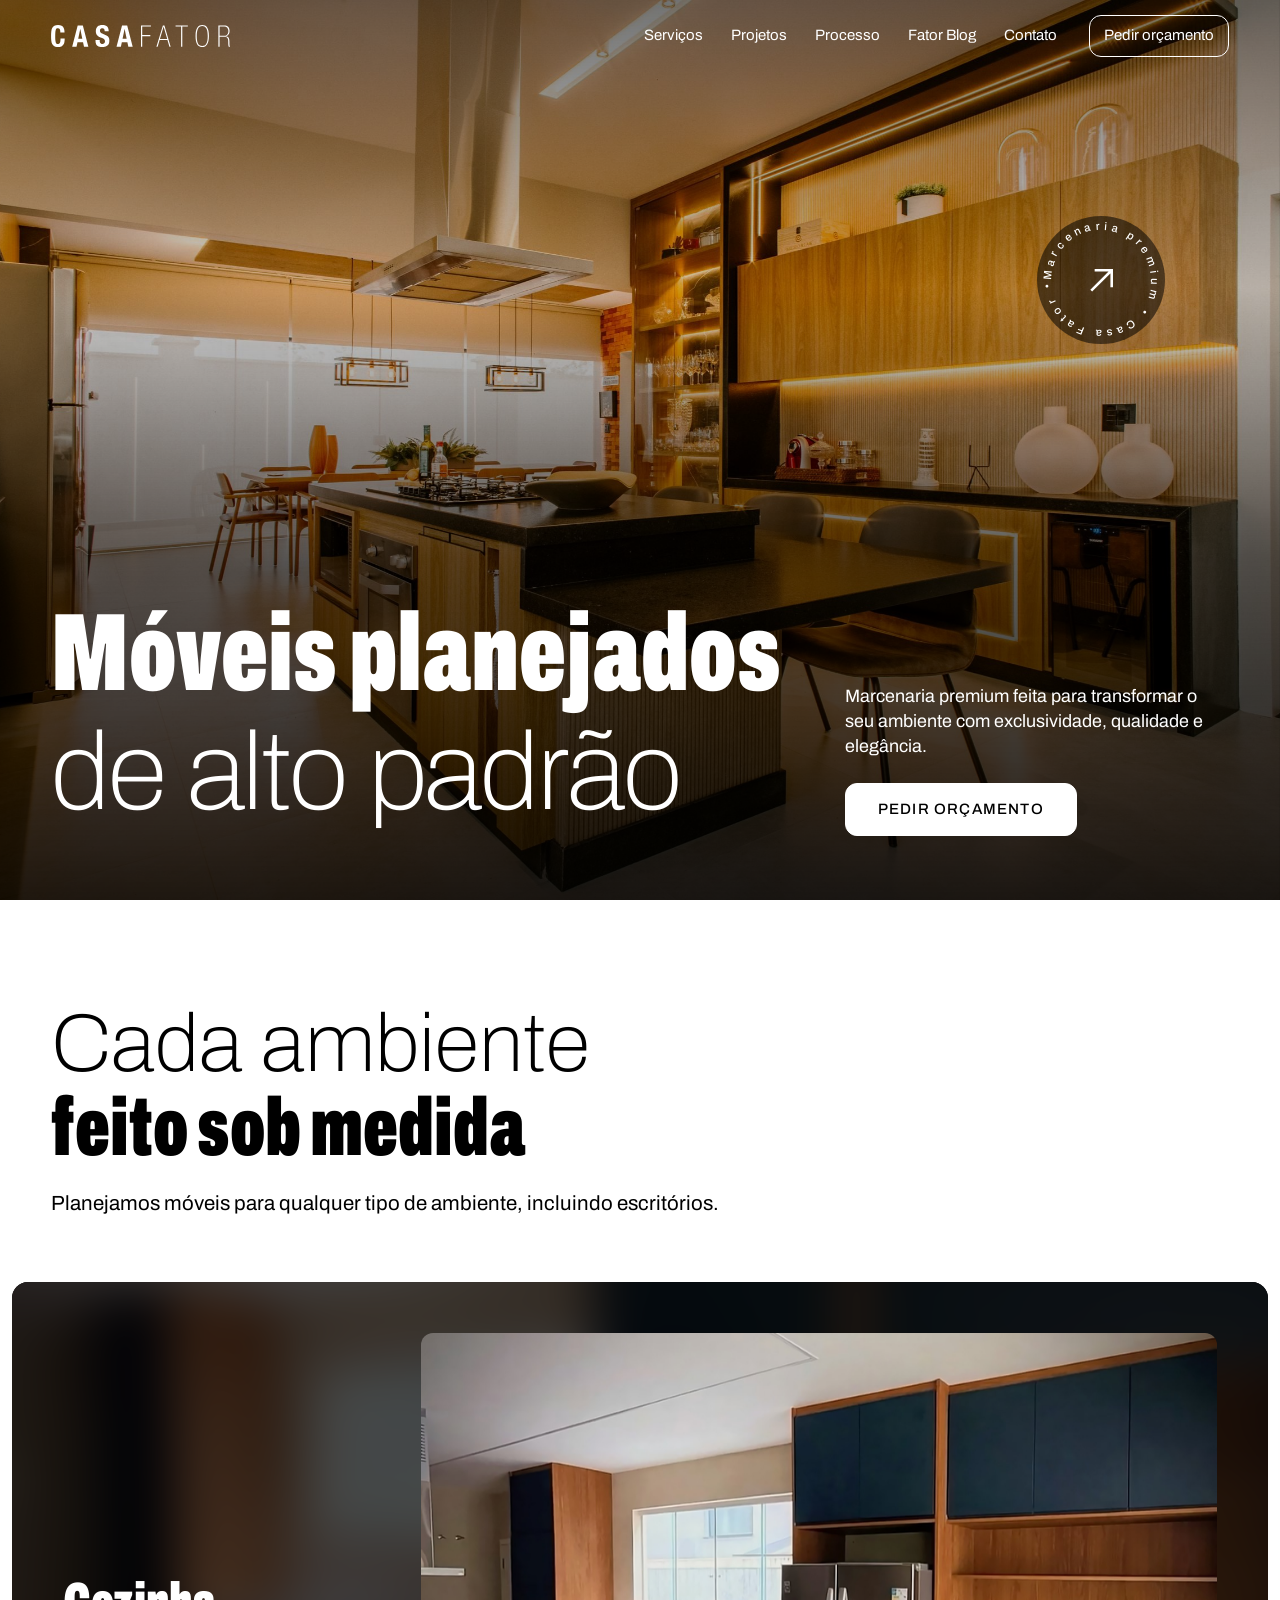
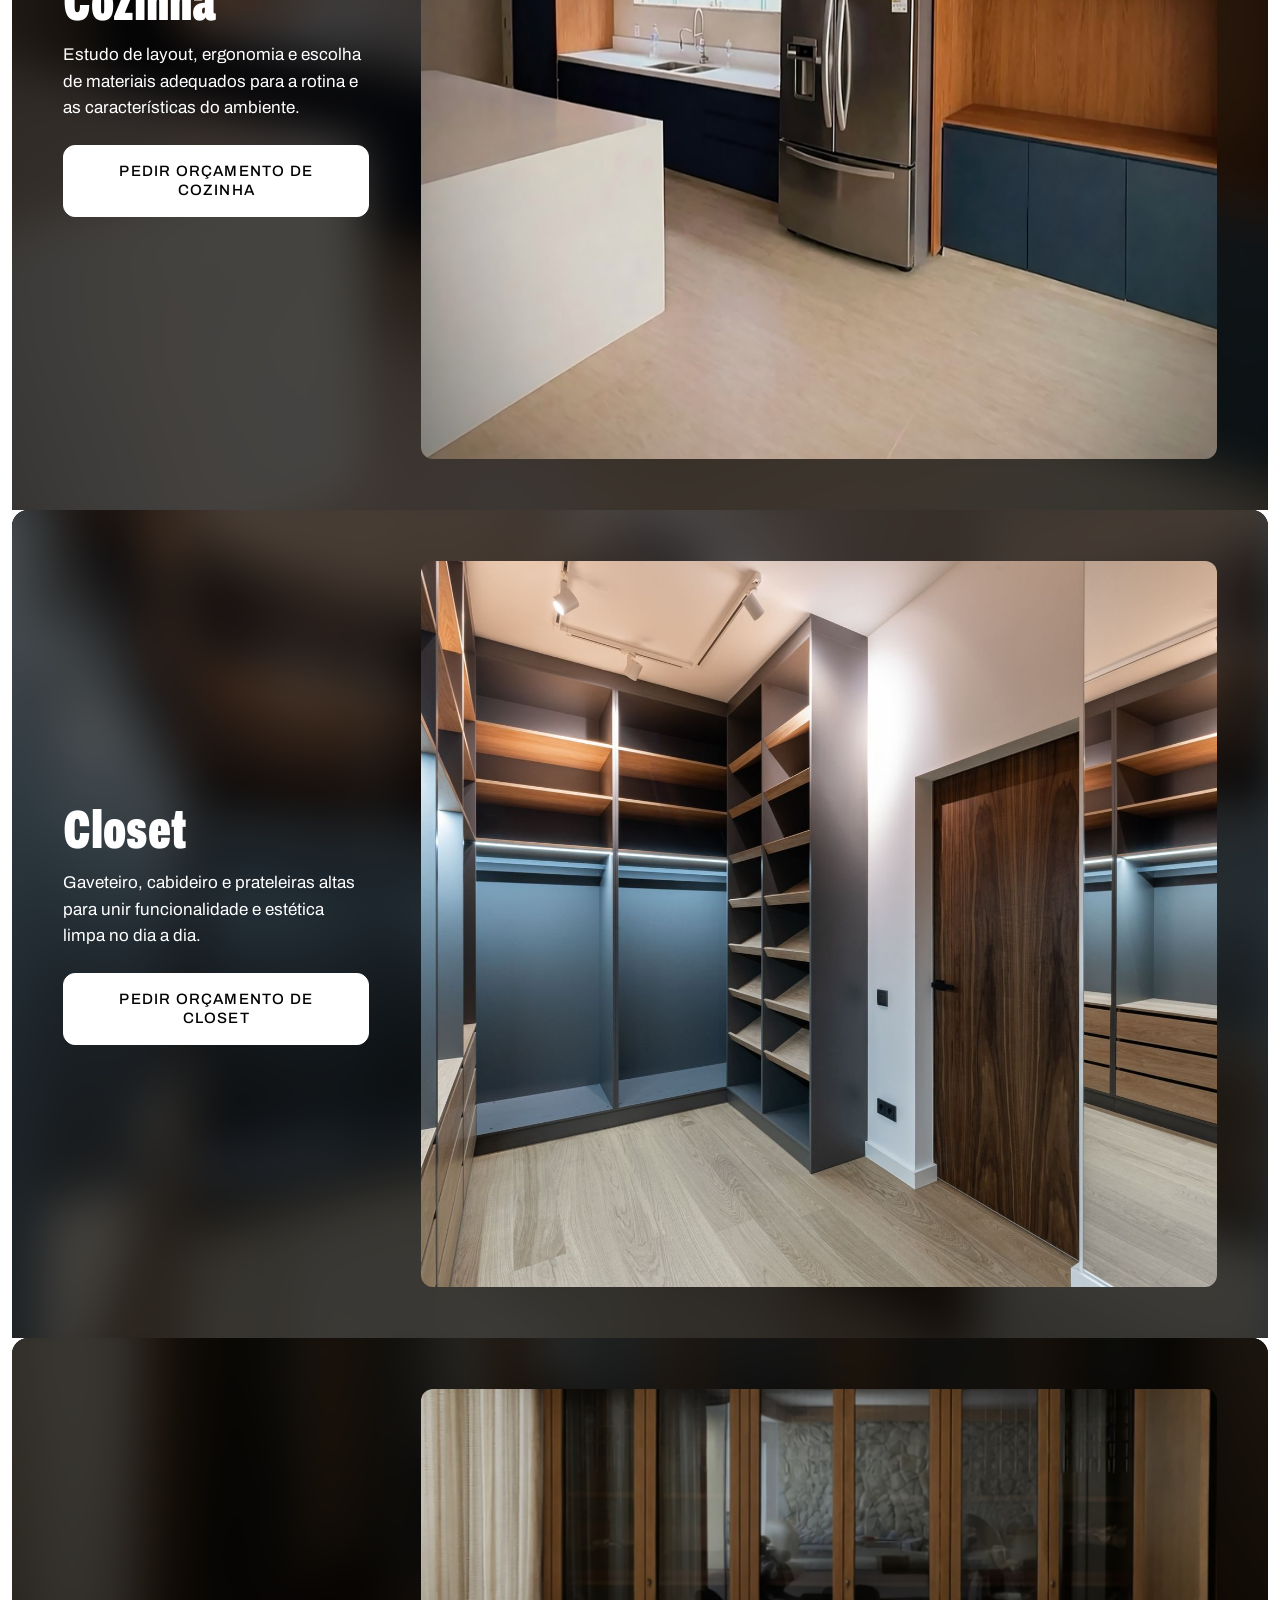
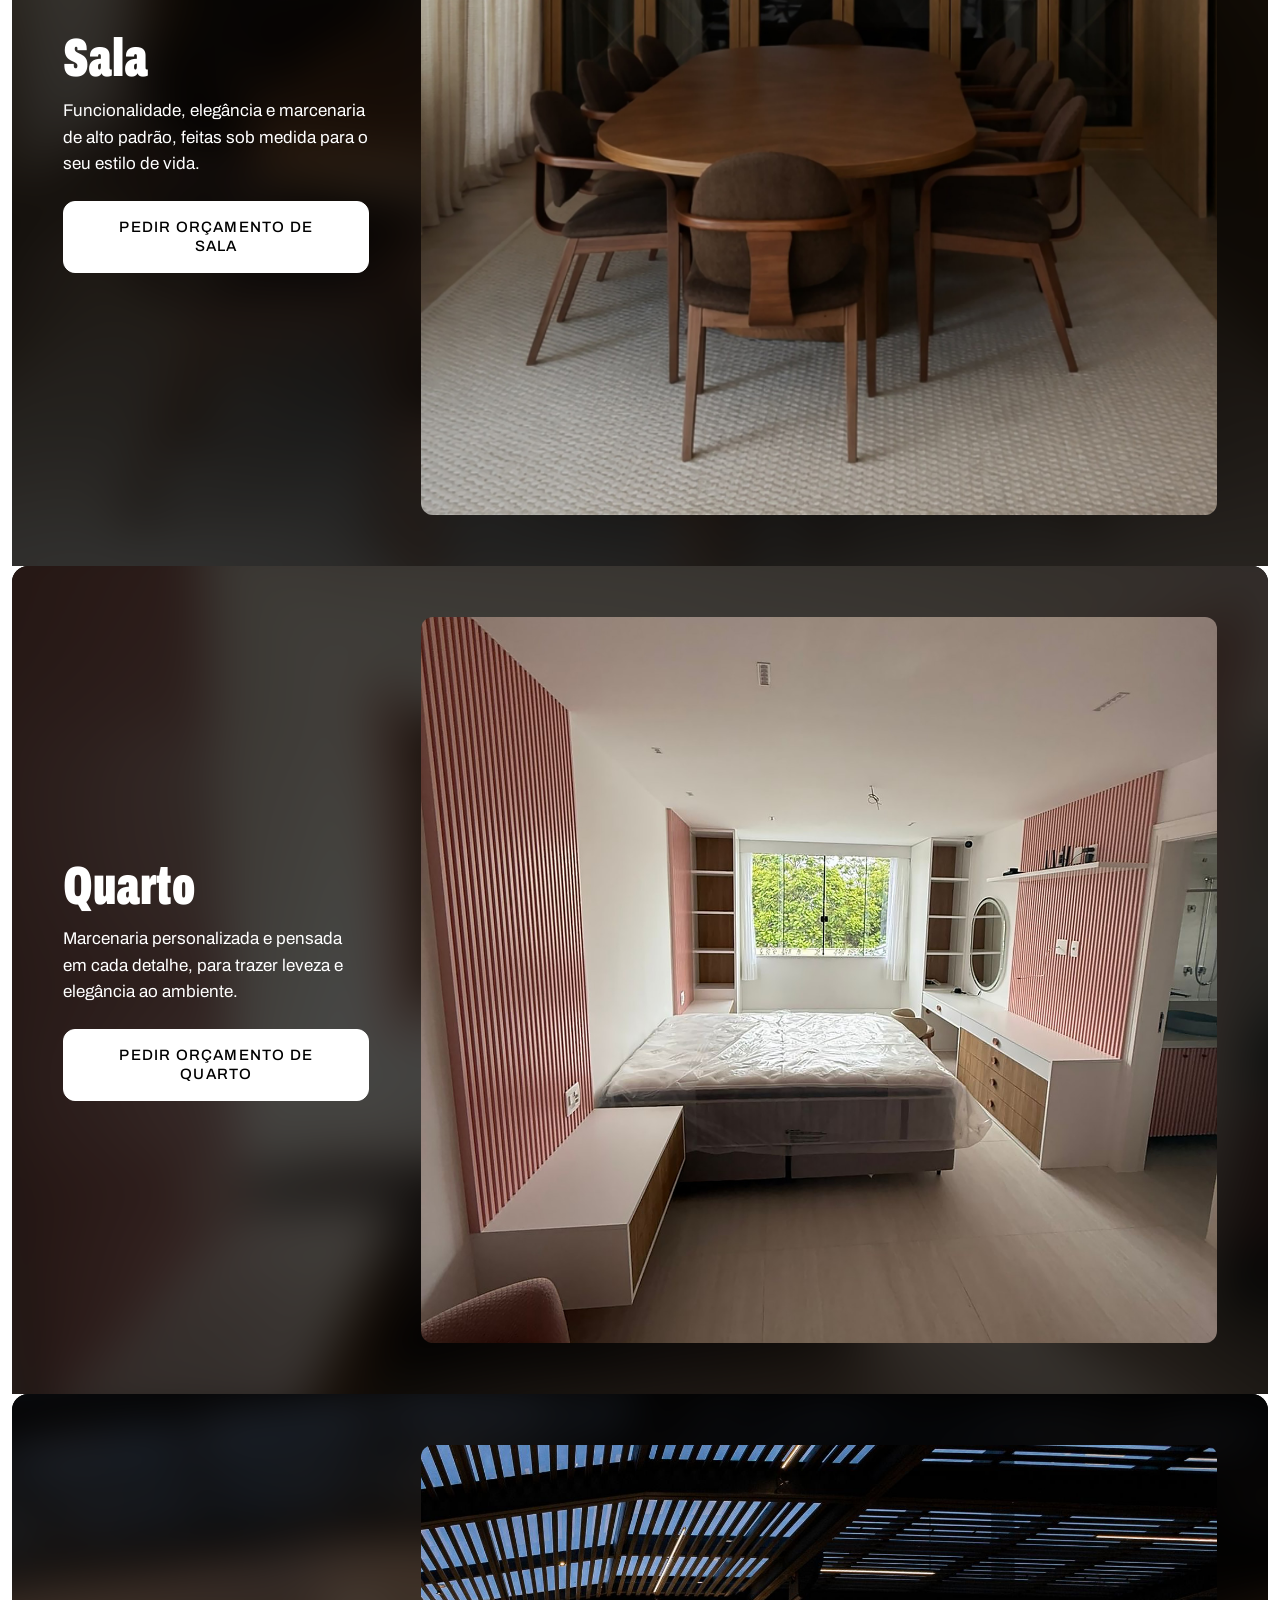
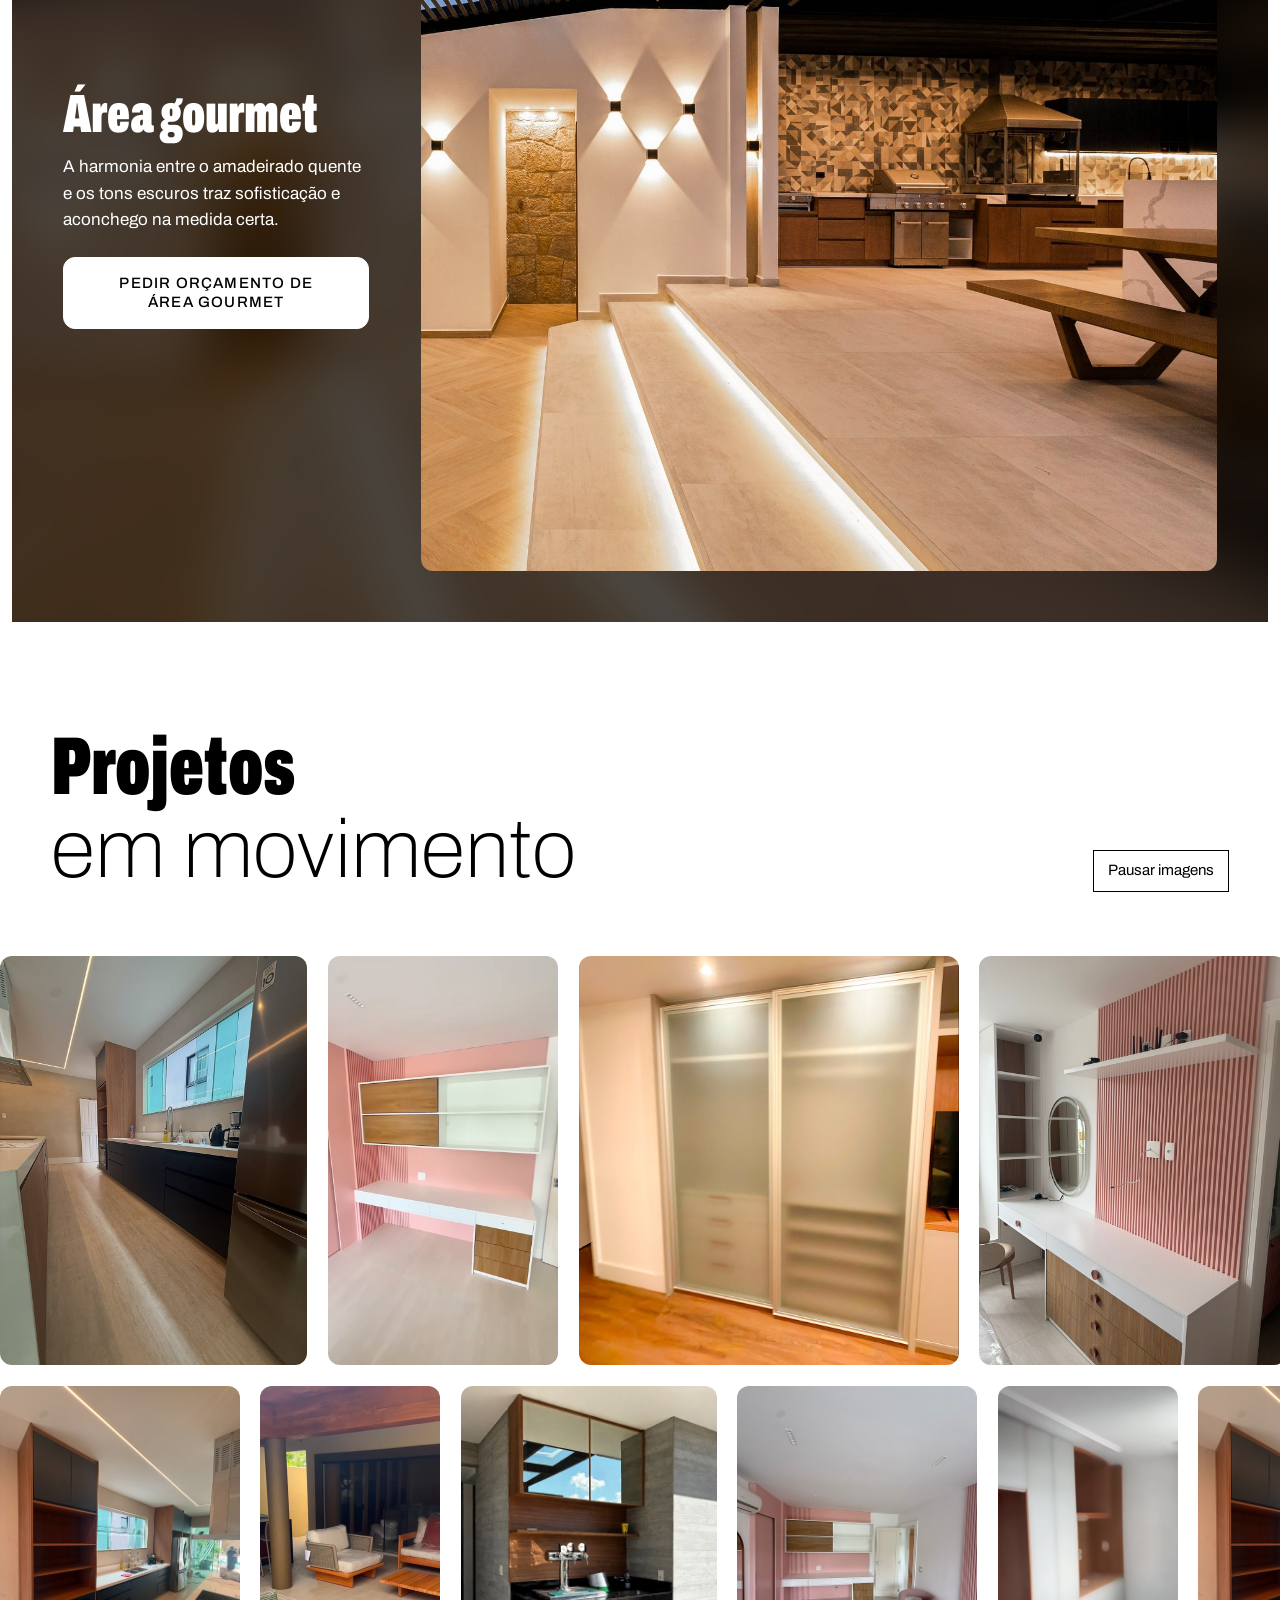
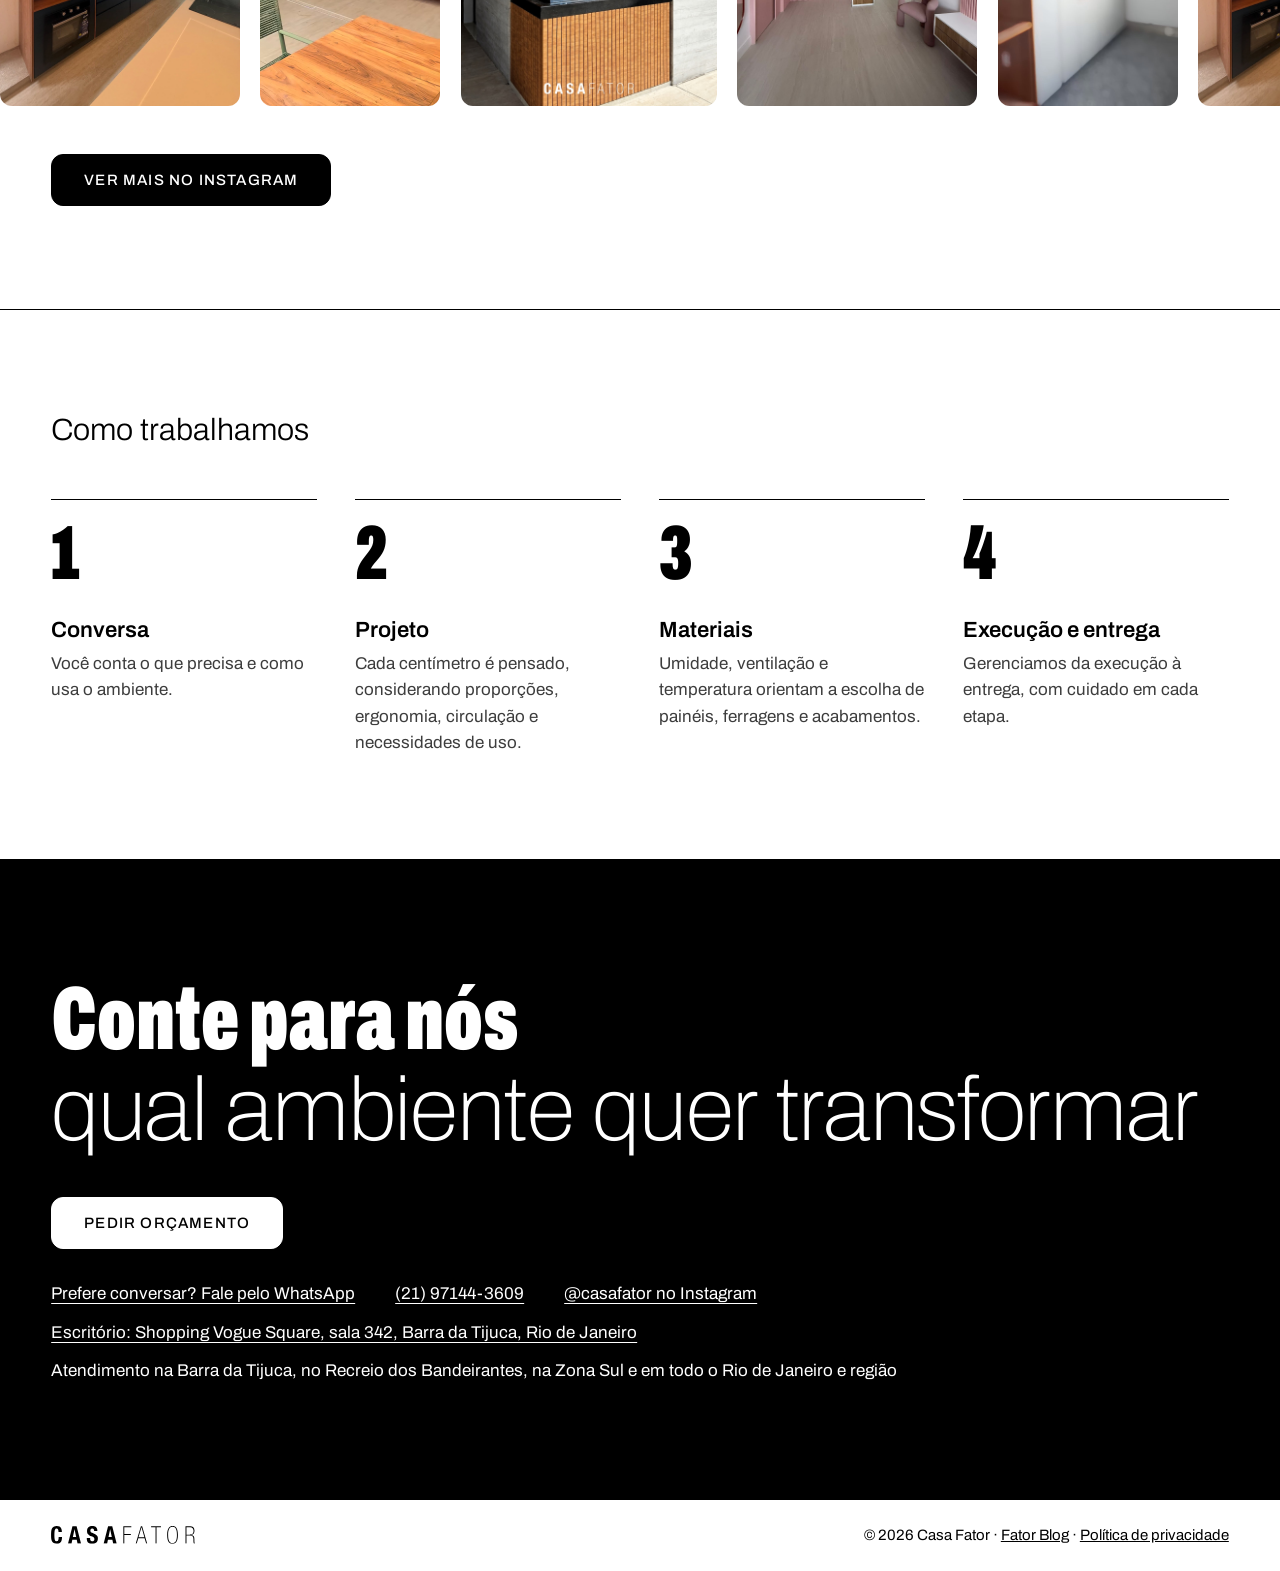
==== index.html @ da5d3e65 "Publica o site da Casa Fator 2026-10-31 20:42" ====
<!doctype html>
<html lang="pt-BR">
<head>
  <meta charset="utf-8">
  <meta name="viewport" content="width=device-width, initial-scale=1">
  <title>Móveis planejados de alto padrão no Rio de Janeiro | Casa Fator</title>
  <meta name="description" content="Casa Fator: marcenaria premium de móveis planejados de alto padrão para qualquer ambiente, como cozinha, closet, sala, quarto, área gourmet e escritório, na Barra da Tijuca, no Recreio dos Bandeirantes, na Zona Sul e em todo o Rio de Janeiro. Peça seu orçamento.">
  <meta property="og:title" content="Móveis planejados de alto padrão no Rio de Janeiro | Casa Fator">
  <meta property="og:description" content="Marcenaria premium para qualquer ambiente, como cozinha, closet, sala, quarto, área gourmet e escritório.">
  <meta property="og:type" content="website">
  <meta property="og:url" content="https://gabrielnov2806-cpu.github.io/casa-fator-site/">
  <meta property="og:image" content="https://gabrielnov2806-cpu.github.io/casa-fator-site/img/projetos/abertura.jpg">
  <meta property="og:image:width" content="2048">
  <meta property="og:image:height" content="1364">
  <link rel="canonical" href="https://gabrielnov2806-cpu.github.io/casa-fator-site/">
  <meta property="og:locale" content="pt_BR">
  <meta name="theme-color" content="#000000">
  <link rel="preload" as="image" href="img/abertura-generica.jpg">
  <link rel="icon" href="img/icone.svg" type="image/svg+xml">
  <link rel="preconnect" href="https://fonts.googleapis.com">
  <link rel="preconnect" href="https://fonts.gstatic.com" crossorigin>
  <link href="https://fonts.googleapis.com/css2?family=Archivo:wdth,wght@62..125,100..900&display=swap" rel="stylesheet">
  <link rel="stylesheet" href="css/estilo.css">
  <script type="application/ld+json">
  {
    "@context": "https://schema.org",
    "@type": "HomeAndConstructionBusiness",
    "name": "Casa Fator",
    "description": "Móveis planejados de alto padrão. Marcenaria premium.",
    "telephone": "+5521971443609",
    "url": "https://gabrielnov2806-cpu.github.io/casa-fator-site/",
    "image": "https://gabrielnov2806-cpu.github.io/casa-fator-site/img/projetos/abertura.jpg",
    "areaServed": [
      { "@type": "Place", "name": "Barra da Tijuca, Rio de Janeiro" },
      { "@type": "Place", "name": "Recreio dos Bandeirantes, Rio de Janeiro" },
      { "@type": "Place", "name": "Zona Sul do Rio de Janeiro" },
      { "@type": "City", "name": "Rio de Janeiro" }
    ],
    "address": {
      "@type": "PostalAddress",
      "streetAddress": "Shopping Vogue Square, sala 342, Barra da Tijuca",
      "addressLocality": "Rio de Janeiro",
      "addressRegion": "RJ",
      "addressCountry": "BR"
    },
    "sameAs": ["https://www.instagram.com/casafator/"]
  }
  </script>
</head>
<body>
  <svg width="0" height="0" style="position:absolute" aria-hidden="true">
    <symbol id="marca" viewBox="161 571 478 59"><path fill="currentColor" fill-rule="evenodd" d="M185.840 591.331C185.840 587.185 185.349 584.182 184.365 582.322C183.434 580.408 181.700 579.451 179.164 579.451C177.767 579.451 176.603 579.850 175.671 580.647C174.791 581.391 174.093 582.641 173.575 584.395C173.058 586.096 172.696 588.354 172.489 591.172C172.282 593.936 172.178 597.337 172.178 601.377C172.178 605.682 172.307 609.164 172.566 611.822C172.877 614.479 173.317 616.552 173.886 618.041C174.507 619.476 175.257 620.459 176.137 620.991C177.069 621.469 178.129 621.708 179.320 621.708C180.303 621.708 181.209 621.549 182.037 621.230C182.916 620.858 183.667 620.167 184.288 619.157C184.909 618.094 185.400 616.632 185.763 614.772C186.125 612.858 186.306 610.360 186.306 607.277L197.484 607.277C197.484 610.360 197.251 613.283 196.785 616.047C196.320 618.811 195.440 621.230 194.146 623.303C192.904 625.376 191.119 626.997 188.790 628.166C186.513 629.336 183.537 629.920 179.863 629.920C175.671 629.920 172.333 629.229 169.849 627.847C167.365 626.465 165.451 624.472 164.105 621.868C162.811 619.263 161.957 616.154 161.543 612.539C161.181 608.925 161.000 604.938 161.000 600.580C161.000 596.274 161.181 592.314 161.543 588.700C161.957 585.032 162.811 581.896 164.105 579.292C165.451 576.687 167.365 574.668 169.849 573.232C172.333 571.744 175.671 571.000 179.863 571.000C183.848 571.000 186.979 571.664 189.256 572.993C191.585 574.322 193.318 576.023 194.457 578.096C195.595 580.116 196.294 582.322 196.553 584.714C196.863 587.052 197.018 589.258 197.018 591.331L185.840 591.331ZM244.456 607.596L239.100 582.003L238.945 582.003L233.588 607.596L244.456 607.596M245.931 572.116L260.602 629.043L248.958 629.043L246.397 617.004L231.648 617.004L229.086 629.043L217.442 629.043L232.114 572.116L245.931 572.116ZM290.928 611.263L290.928 612.938C290.928 614.267 291.031 615.489 291.238 616.605C291.445 617.668 291.833 618.572 292.403 619.316C292.972 620.060 293.722 620.645 294.654 621.070C295.637 621.495 296.853 621.708 298.302 621.708C300.010 621.708 301.537 621.150 302.882 620.034C304.279 618.864 304.978 617.084 304.978 614.692C304.978 613.416 304.797 612.327 304.435 611.423C304.124 610.466 303.581 609.616 302.805 608.872C302.028 608.128 300.993 607.463 299.699 606.878C298.457 606.241 296.905 605.603 295.042 604.965C292.558 604.114 290.410 603.184 288.599 602.174C286.788 601.164 285.261 599.995 284.019 598.666C282.829 597.284 281.949 595.716 281.380 593.962C280.811 592.155 280.526 590.082 280.526 587.743C280.526 582.109 282.053 577.910 285.106 575.146C288.159 572.382 292.351 571.000 297.681 571.000C300.165 571.000 302.442 571.292 304.512 571.877C306.634 572.409 308.445 573.312 309.946 574.588C311.499 575.810 312.689 577.405 313.517 579.372C314.397 581.285 314.836 583.597 314.836 586.308L314.836 587.903L304.124 587.903C304.124 585.192 303.658 583.119 302.727 581.684C301.795 580.195 300.243 579.451 298.069 579.451C296.827 579.451 295.792 579.637 294.964 580.009C294.136 580.382 293.464 580.886 292.946 581.524C292.480 582.109 292.144 582.800 291.937 583.597C291.782 584.395 291.704 585.218 291.704 586.069C291.704 587.823 292.066 589.311 292.791 590.534C293.515 591.703 295.068 592.793 297.448 593.803L306.065 597.630C308.187 598.586 309.920 599.596 311.266 600.659C312.611 601.669 313.672 602.786 314.448 604.008C315.276 605.177 315.846 606.480 316.156 607.915C316.467 609.350 316.622 610.945 316.622 612.699C316.622 618.705 314.914 623.090 311.499 625.854C308.135 628.565 303.426 629.920 297.371 629.920C291.057 629.920 286.529 628.512 283.786 625.695C281.095 622.878 279.750 618.838 279.750 613.576L279.750 611.263L290.928 611.263ZM362.775 607.596L357.418 582.003L357.263 582.003L351.907 607.596L362.775 607.596M364.249 572.116L378.921 629.043L367.277 629.043L364.715 617.004L349.966 617.004L347.405 629.043L335.761 629.043L350.432 572.116L364.249 572.116ZM401.096 629.043L401.096 572.116L427.644 572.116L427.644 575.146L404.356 575.146L404.356 597.869L426.013 597.869L426.013 600.899L404.356 600.899L404.356 629.043L401.096 629.043ZM471.045 608.632L461.497 575.465L461.342 575.465L451.561 608.632L471.045 608.632M476.945 629.043L471.666 611.343L450.785 611.343L445.507 629.043L442.246 629.043L459.479 572.116L463.593 572.116L480.205 629.043L476.945 629.043ZM508.054 629.043L508.054 575.146L493.305 575.146L493.305 572.116L526.063 572.116L526.063 575.146L511.314 575.146L511.314 629.043L508.054 629.043ZM564.549 571.159C575.571 571.159 582.402 578.495 582.402 600.580C582.402 625.535 572.389 630.000 564.549 630.000C553.914 630.000 546.617 622.665 546.617 600.580C546.617 578.495 554.380 571.159 564.549 571.159M564.549 573.870C553.681 573.870 549.877 584.953 549.877 600.580C549.877 616.207 552.982 627.289 564.549 627.289C574.718 627.289 579.142 618.678 579.142 600.580C579.142 585.192 575.804 573.870 564.549 573.870ZM607.562 629.043L607.562 572.116L623.785 572.116C631.470 572.116 637.525 576.661 637.525 587.026C637.525 594.520 633.644 600.341 626.425 601.138L626.425 601.297C635.507 601.855 637.137 607.596 637.137 615.409L637.137 621.389C637.137 624.658 637.603 626.731 639.000 629.043L635.274 629.043C634.420 627.369 633.877 624.658 633.877 621.309L633.877 615.489C633.877 607.357 631.703 602.653 622.776 602.653L610.822 602.653L610.822 629.043L607.562 629.043M610.822 599.942L621.224 599.942C627.356 599.942 634.265 597.869 634.265 587.026C634.265 579.372 630.073 574.827 623.320 574.827L610.822 574.827L610.822 599.942Z"/></symbol>
  </svg>

  <a class="pular" href="#conteudo">Pular para o conteúdo</a>

  <header class="topo" id="topo">
    <a class="topo-logo" href="#inicio" aria-label="Casa Fator, início">
      <svg viewBox="0 0 478 59" aria-hidden="true"><use href="#marca"></use></svg>
    </a>
    <nav class="topo-nav" aria-label="Principal">
      <a href="#servicos">Serviços</a>
      <a href="#projetos">Projetos</a>
      <a href="#processo">Processo</a>
      <a href="blog/index.html">Fator Blog</a>
      <a href="#contato">Contato</a>
    </nav>
    <a class="topo-orcamento" href="orcamento.html">Pedir orçamento</a>
  </header>

  <main id="conteudo">
    <section class="abertura" id="inicio">
      <figure class="abertura-foto">
        <img class="abertura-img" src="img/abertura-generica.jpg" width="2400" height="1600" alt="Cozinha planejada em madeira, com ilha central e iluminação embutida" loading="eager" decoding="async">
      </figure>
      <a class="selo" id="selo" href="orcamento.html" aria-label="Pedir orçamento">
        <svg class="selo-giro" viewBox="0 0 120 120" aria-hidden="true">
          <defs><path id="selo-circulo" d="M60 60m-47 0a47 47 0 1 1 94 0a47 47 0 1 1-94 0"/></defs>
          <text><textPath href="#selo-circulo" textLength="292">Marcenaria premium • Casa Fator • </textPath></text>
        </svg>
        <svg class="selo-seta" viewBox="0 0 24 24" aria-hidden="true"><path d="M6 18 18 6M8 6h10v10"/></svg>
      </a>
      <div class="abertura-conteudo">
        <h1 class="abertura-titulo">
          <span class="linha"><span class="pesado">Móveis planejados</span></span>
          <span class="linha"><span class="leve">de alto padrão</span></span>
        </h1>
        <div class="abertura-texto">
          <p>Marcenaria premium feita para transformar o seu ambiente com exclusividade, qualidade e elegância.</p>
          <a class="botao botao-branco" href="orcamento.html">Pedir orçamento</a>
        </div>
      </div>
    </section>

    <section class="servicos" id="servicos" aria-labelledby="servicos-titulo">
      <h2 class="titulo-grande" id="servicos-titulo">
        <span class="leve">Cada ambiente</span>
        <span class="pesado">feito sob medida</span>
      </h2>
      <p class="servicos-intro">Planejamos móveis para qualquer tipo de ambiente, incluindo escritórios.</p>
      <ol class="ambientes">
        <li class="ambiente" id="ambiente-cozinha">
          <img class="ambiente-fundo" src="img/projetos/cozinha.jpg" width="1894" height="1894" alt="" loading="lazy" decoding="sync">
          <div class="ambiente-texto">
            <h3>Cozinha</h3>
            <p>Estudo de layout, ergonomia e escolha de materiais adequados para a rotina e as características do ambiente.</p>
            <a class="botao botao-branco" href="orcamento.html?ambiente=cozinha">Pedir orçamento de cozinha</a>
          </div>
          <figure class="ambiente-foto">
            <img class="ambiente-img" src="img/projetos/cozinha.jpg" width="1894" height="1894" alt="Cozinha planejada em azul-escuro e madeira, com ilha branca" loading="lazy" decoding="sync">
          </figure>
        </li>
        <li class="ambiente" id="ambiente-closet">
          <img class="ambiente-fundo" src="img/closet-generico.jpg" width="2000" height="1335" alt="" loading="lazy" decoding="sync">
          <div class="ambiente-texto">
            <h3>Closet</h3>
            <p>Gaveteiro, cabideiro e prateleiras altas para unir funcionalidade e estética limpa no dia a dia.</p>
            <a class="botao botao-branco" href="orcamento.html?ambiente=closet">Pedir orçamento de closet</a>
          </div>
          <figure class="ambiente-foto">
            <img class="ambiente-img" src="img/closet-generico.jpg" width="2000" height="1335" alt="Closet planejado com cabideiros, prateleiras iluminadas e gaveteiros" loading="lazy" decoding="sync">
          </figure>
        </li>
        <li class="ambiente" id="ambiente-sala">
          <img class="ambiente-fundo" src="img/projetos/sala.jpg" width="2000" height="1861" alt="" loading="lazy" decoding="sync">
          <div class="ambiente-texto">
            <h3>Sala</h3>
            <p>Funcionalidade, elegância e marcenaria de alto padrão, feitas sob medida para o seu estilo de vida.</p>
            <a class="botao botao-branco" href="orcamento.html?ambiente=sala">Pedir orçamento de sala</a>
          </div>
          <figure class="ambiente-foto">
            <img class="ambiente-img" src="img/projetos/sala.jpg" width="2000" height="1861" alt="Sala de jantar com mesa oval de madeira, cadeiras estofadas e armários de vidro ao fundo" loading="lazy" decoding="sync">
          </figure>
        </li>
        <li class="ambiente" id="ambiente-quarto">
          <img class="ambiente-fundo" src="img/projetos/quarto.jpg" width="1500" height="2000" alt="" loading="lazy" decoding="sync">
          <div class="ambiente-texto">
            <h3>Quarto</h3>
            <p>Marcenaria personalizada e pensada em cada detalhe, para trazer leveza e elegância ao ambiente.</p>
            <a class="botao botao-branco" href="orcamento.html?ambiente=quarto">Pedir orçamento de quarto</a>
          </div>
          <figure class="ambiente-foto">
            <img class="ambiente-img" src="img/projetos/quarto.jpg" width="1500" height="2000" alt="Quarto em rosé e branco com painel ripado, bancada e detalhes amadeirados" loading="lazy" decoding="sync">
          </figure>
        </li>
        <li class="ambiente" id="ambiente-gourmet">
          <img class="ambiente-fundo" src="img/gourmet-generico.jpg" width="1890" height="1333" alt="" loading="lazy" decoding="sync">
          <div class="ambiente-texto">
            <h3>Área gourmet</h3>
            <p>A harmonia entre o amadeirado quente e os tons escuros traz sofisticação e aconchego na medida certa.</p>
            <a class="botao botao-branco" href="orcamento.html?ambiente=gourmet">Pedir orçamento de área gourmet</a>
          </div>
          <figure class="ambiente-foto">
            <img class="ambiente-img" src="img/gourmet-generico.jpg" width="1890" height="1333" alt="Área gourmet coberta com armários de madeira, churrasqueira e iluminação quente" loading="lazy" decoding="sync">
          </figure>
        </li>
      </ol>
    </section>

    <section class="projetos" id="projetos" aria-labelledby="projetos-titulo">
      <div class="projetos-topo">
        <h2 class="titulo-grande" id="projetos-titulo">
          <span class="pesado">Projetos</span>
          <span class="leve">em movimento</span>
        </h2>
        <button class="faixas-pausar" id="faixas-pausar" type="button" aria-pressed="false" hidden>Pausar imagens</button>
      </div>
      <div class="faixas">
        <div class="faixa faixa-esquerda">
          <div class="faixa-trilho">
            <div class="faixa-grupo">
              <figure class="faixa-foto" style="aspect-ratio: 825 / 1100"><img class="faixa-img" src="img/projetos/faixa-cozinha.jpg" width="990" height="1320" alt="Cozinha longa com armários escuros e iluminação no teto" loading="eager" decoding="sync"></figure>
              <figure class="faixa-foto" style="aspect-ratio: 720 / 1280"><video class="faixa-img video-auto" src="video/faixa-quarto-video.mp4" poster="img/projetos/faixa-quarto-video.jpg" width="720" height="1280" aria-label="Vídeo de quarto planejado em rosé e branco" muted loop playsinline preload="none"></video></figure>
              <figure class="faixa-foto" style="aspect-ratio: 1021 / 1100"><img class="faixa-img" src="img/projetos/faixa-roupeiro.jpg" width="1080" height="1164" alt="Roupeiro com portas de correr em vidro fosco e gaveteiro" loading="eager" decoding="sync"></figure>
              <figure class="faixa-foto" style="aspect-ratio: 825 / 1100"><img class="faixa-img" src="img/projetos/faixa-ripado.jpg" width="990" height="1320" alt="Bancada branca com painel ripado rosé e gavetas amadeiradas" loading="eager" decoding="sync"></figure>
              <figure class="faixa-foto" style="aspect-ratio: 880 / 1100"><img class="faixa-img" src="img/projetos/faixa-instalacao.jpg" width="1056" height="1320" alt="Marceneiro da equipe instalando painel de madeira" loading="eager" decoding="sync"></figure>
            </div>
          </div>
        </div>
        <div class="faixa faixa-direita">
          <div class="faixa-trilho">
            <div class="faixa-grupo">
              <figure class="faixa-foto" style="aspect-ratio: 825 / 1100"><img class="faixa-img" src="img/projetos/faixa-cozinha-azul.jpg" width="990" height="1320" alt="Cozinha com forno embutido, nichos amadeirados e armários escuros" loading="eager" decoding="sync"></figure>
              <figure class="faixa-foto" style="aspect-ratio: 720 / 1280"><video class="faixa-img video-auto" src="video/faixa-area-externa.mp4" poster="img/projetos/faixa-area-externa.jpg" width="720" height="1280" aria-label="Vídeo de área externa e armários amadeirados com churrasqueira" muted loop playsinline preload="none"></video></figure>
              <figure class="faixa-foto" style="aspect-ratio: 880 / 1100"><img class="faixa-img" src="img/projetos/faixa-chopeira.jpg" width="1056" height="1320" alt="Móvel sob medida integrado a uma chopeira" loading="eager" decoding="sync"></figure>
              <figure class="faixa-foto" style="aspect-ratio: 825 / 1100"><img class="faixa-img" src="img/projetos/faixa-quarto.jpg" width="990" height="1320" alt="Quarto com painel rosé, armário e bancada" loading="eager" decoding="sync"></figure>
              <figure class="faixa-foto" style="aspect-ratio: 720 / 1280"><video class="faixa-img video-auto" src="video/faixa-armarios.mp4" poster="img/projetos/faixa-armarios.jpg" width="720" height="1280" aria-label="Vídeo de armários sob medida com nichos amadeirados" muted loop playsinline preload="none"></video></figure>
            </div>
          </div>
        </div>
      </div>
      <a class="botao botao-preto projetos-link" href="https://www.instagram.com/casafator/">Ver mais no Instagram</a>
    </section>

    <section class="processo" id="processo" aria-labelledby="processo-titulo">
      <h2 class="titulo-secao" id="processo-titulo">Como trabalhamos</h2>
      <ol class="processo-etapas">
        <li>
          <h3>Conversa</h3>
          <p>Você conta o que precisa e como usa o ambiente.</p>
        </li>
        <li>
          <h3>Projeto</h3>
          <p>Cada centímetro é pensado, considerando proporções, ergonomia, circulação e necessidades de uso.</p>
        </li>
        <li>
          <h3>Materiais</h3>
          <p>Umidade, ventilação e temperatura orientam a escolha de painéis, ferragens e acabamentos.</p>
        </li>
        <li>
          <h3>Execução e entrega</h3>
          <p>Gerenciamos da execução à entrega, com cuidado em cada etapa.</p>
        </li>
      </ol>
    </section>

    <section class="contato" id="contato" aria-labelledby="contato-titulo">
      <h2 class="contato-titulo" id="contato-titulo">
        <span class="pesado">Conte para nós</span>
        <span class="leve">qual ambiente quer transformar</span>
      </h2>
      <a class="botao botao-branco" href="orcamento.html">Pedir orçamento</a>
      <ul class="contato-canais">
        <li><a href="https://wa.me/5521971443609?text=Ol%C3%A1!%20Vi%20o%20trabalho%20da%20Casa%20Fator%20e%20gostaria%20de%20um%20or%C3%A7amento">Prefere conversar? Fale pelo WhatsApp</a></li>
        <li><a href="tel:+5521971443609">(21) 97144-3609</a></li>
        <li><a href="https://www.instagram.com/casafator/">@casafator no Instagram</a></li>
        <li><a href="https://www.google.com/maps/search/?api=1&amp;query=Shopping%20Vogue%20Square%2C%20Barra%20da%20Tijuca%2C%20Rio%20de%20Janeiro">Escritório: Shopping Vogue Square, sala 342, Barra da Tijuca, Rio de Janeiro</a></li>
        <li>Atendimento na Barra da Tijuca, no Recreio dos Bandeirantes, na Zona Sul e em todo o Rio de Janeiro e região</li>
      </ul>
    </section>
  </main>

  <footer class="rodape">
    <svg class="rodape-logo" viewBox="0 0 478 59" role="img" aria-label="Casa Fator"><use href="#marca"></use></svg>
    <p>© 2026 Casa Fator · <a href="blog/index.html">Fator Blog</a> · <a href="privacidade.html">Política de privacidade</a></p>
  </footer>

  <script src="js/site.js"></script>
</body>
</html>
---- css/estilo.css ----
:root {
  --preto: #000000;
  --branco: #ffffff;
  --grafite: #3d3d3d;
  --cinza-claro: #c4c4c4;
  --margem: clamp(1rem, 4vw, 4rem);
  --topo: 4.5rem;
  --fonte: "Archivo", "Helvetica Neue", Arial, sans-serif;
}

* { box-sizing: border-box; }

html { scroll-behavior: smooth; scroll-padding-top: var(--topo); }

body {
  margin: 0;
  background: var(--branco);
  color: var(--preto);
  font-family: var(--fonte);
  font-size: 1.0625rem;
  line-height: 1.55;
}

a { color: inherit; }

img, svg { display: block; }

figure { margin: 0; }

:focus-visible { outline: 3px solid currentColor; outline-offset: 3px; }

.pular {
  position: absolute;
  left: 1rem;
  top: -4rem;
  z-index: 30;
  padding: .75rem 1rem;
  background: var(--branco);
  color: var(--preto);
}

.pular:focus { top: 1rem; }

.pesado {
  display: block;
  font-weight: 900;
  font-stretch: 62%;
}

.leve {
  display: block;
  font-weight: 100;
  font-stretch: 100%;
}

/* Topo: transparente sobre a abertura, preto depois dela */
.topo {
  position: fixed;
  inset: 0 0 auto;
  z-index: 20;
  display: flex;
  align-items: center;
  gap: 2rem;
  height: var(--topo);
  padding: 0 var(--margem);
  color: var(--branco);
  transition: background-color .3s ease;
}

.topo-solido { background: var(--preto); }

.topo-logo { display: block; width: clamp(8.5rem, 14vw, 11.5rem); margin-right: auto; }

.topo-logo svg { width: 100%; height: auto; }

.topo-nav { display: flex; gap: 1.75rem; }

.topo-nav a,
.topo-orcamento { text-decoration: none; font-size: .9375rem; }

.topo-nav a:hover { text-decoration: underline; text-underline-offset: .3em; }

.topo-orcamento {
  padding: .5rem .875rem;
  border: 1px solid var(--branco);
  border-radius: .75rem;
  white-space: nowrap;
}

.topo-orcamento:hover { background: var(--branco); color: var(--preto); }

/* Abertura em tela cheia */
.abertura {
  position: relative;
  display: flex;
  align-items: flex-end;
  min-height: 100vh;
  min-height: 100svh;
  overflow: hidden;
  background: var(--preto);
  color: var(--branco);
}

.abertura-foto { position: absolute; inset: 0; }

.abertura-img {
  width: 100%;
  height: 100%;
  object-fit: cover;
  animation: assentar 1.8s cubic-bezier(.2, .7, .2, 1) both;
}

.abertura-foto::before {
  content: "";
  position: absolute;
  inset: 0;
  z-index: 1;
  background: linear-gradient(to top, rgb(0 0 0 / .88) 0%, rgb(0 0 0 / .62) 38%, rgb(0 0 0 / .18) 68%, rgb(0 0 0 / .55) 100%);
}

@keyframes assentar {
  from { transform: scale(1.09); }
  to { transform: scale(1); }
}

.abertura-conteudo {
  position: relative;
  z-index: 2;
  display: grid;
  grid-template-columns: minmax(0, 1fr) minmax(0, 24rem);
  gap: clamp(1.5rem, 4vw, 4rem);
  align-items: end;
  width: 100%;
  padding: calc(var(--topo) + 2rem) var(--margem) clamp(2rem, 5vw, 4rem);
}

.abertura-titulo {
  margin: 0;
  font-size: clamp(3rem, 8.6vw, 8.75rem);
  line-height: 1;
  font-weight: 400;
}

.abertura-titulo .linha { display: block; overflow: hidden; padding-bottom: .08em; }

.abertura-titulo .pesado,
.abertura-titulo .leve { animation: entrar 1.1s cubic-bezier(.2, .7, .2, 1) both; }

.abertura-titulo .leve { animation-delay: .12s; letter-spacing: -.02em; }

@keyframes entrar {
  from { transform: translateY(105%); }
  to { transform: translateY(0); }
}

.abertura-texto p {
  margin: 0 0 1.5rem;
  font-size: clamp(1.0625rem, 1.4vw, 1.25rem);
  line-height: 1.4;
}

/* Selo que acompanha o mouse */
.selo {
  position: absolute;
  z-index: 3;
  top: 24%;
  right: clamp(1.5rem, 9vw, 9rem);
  display: grid;
  place-items: center;
  width: clamp(6.5rem, 10vw, 9rem);
  aspect-ratio: 1;
  border-radius: 50%;
  background: rgb(0 0 0 / .55);
  color: var(--branco);
  will-change: transform;
}

.selo:hover { background: var(--preto); }

.selo-giro {
  grid-area: 1 / 1;
  width: 100%;
  fill: currentColor;
  font-family: var(--fonte);
  font-size: 10.5px;
  font-weight: 500;
  overflow: visible;
  animation: girar 18s linear infinite;
}

.selo-seta {
  grid-area: 1 / 1;
  width: 32%;
  fill: none;
  stroke: currentColor;
  stroke-width: 1.5;
}

@keyframes girar { to { transform: rotate(360deg); } }

/* Botões */
.botao {
  display: inline-block;
  padding: 1rem 2rem;
  border: 1px solid currentColor;
  border-radius: .75rem;
  font-size: .9375rem;
  font-weight: 500;
  letter-spacing: .08em;
  line-height: 1.25;
  text-align: center;
  text-decoration: none;
  text-transform: uppercase;
}

.botao-preto { background: var(--preto); border-color: var(--preto); color: var(--branco); }

.botao-preto:hover { background: var(--branco); color: var(--preto); }

.botao-branco { background: var(--branco); border-color: var(--branco); color: var(--preto); }

.botao-branco:hover { background: var(--preto); color: var(--branco); }

.titulo-grande {
  margin: 0;
  font-size: clamp(2.5rem, 6.4vw, 6.5rem);
  line-height: 1.02;
  font-weight: 400;
}

.titulo-secao {
  margin: 0 0 clamp(2rem, 4vw, 3.5rem);
  font-size: clamp(1.5rem, 2.4vw, 2.25rem);
  line-height: 1.15;
  font-weight: 300;
}

/* Serviços: cada ambiente fica parado e o próximo sobe por cima */
.servicos { padding-top: clamp(4rem, 8vw, 7.5rem); }

.servicos .titulo-grande { padding: 0 var(--margem) 1.25rem; }

.servicos-intro {
  margin: 0;
  padding: 0 var(--margem) clamp(2.5rem, 5vw, 4.5rem);
  font-size: clamp(1.125rem, 1.6vw, 1.5rem);
  line-height: 1.4;
}

.ambientes { margin: 0; padding: 0 clamp(.375rem, 1vw, .75rem); list-style: none; }

.ambiente {
  position: sticky;
  top: var(--topo);
  display: grid;
  grid-template-columns: minmax(0, 1fr) minmax(0, 2.6fr);
  gap: clamp(1.5rem, 4vw, 4rem);
  align-items: center;
  height: calc(100vh - var(--topo));
  height: calc(100svh - var(--topo));
  min-height: 30rem;
  padding: clamp(1.5rem, 4vw, 4rem) var(--margem);
  overflow: hidden;
  border-radius: 1rem 1rem 0 0;
  background: var(--preto);
  color: var(--branco);
}

.ambiente-fundo {
  position: absolute;
  inset: 0;
  width: 100%;
  height: 100%;
  object-fit: cover;
  filter: blur(22px) brightness(.32);
  transform: scale(1.12);
}

.ambiente-texto,
.ambiente-foto { position: relative; }

.ambiente-texto h3 {
  margin: 0 0 .75rem;
  font-size: clamp(2.25rem, 4.2vw, 4.25rem);
  line-height: 1.02;
  font-weight: 900;
  font-stretch: 62%;
}

.ambiente-texto p { margin: 0 0 1.5rem; max-width: 22rem; color: var(--branco); }

.ambiente-foto { height: 100%; min-height: 0; overflow: hidden; border-radius: .75rem; }

.ambiente-img { width: 100%; height: 100%; object-fit: cover; }

/* Projetos: faixas de imagens em sentidos opostos */
.projetos { position: relative; z-index: 1; padding: clamp(4rem, 8vw, 7.5rem) 0; background: var(--branco); }

.projetos-topo {
  display: flex;
  flex-wrap: wrap;
  align-items: flex-end;
  justify-content: space-between;
  gap: 1rem 2rem;
  padding: 0 var(--margem) clamp(2.5rem, 5vw, 4rem);
}

.faixas-pausar {
  padding: .5rem .875rem;
  border: 1px solid var(--preto);
  background: none;
  color: inherit;
  font: inherit;
  font-size: .9375rem;
  cursor: pointer;
}

.faixas-pausar[hidden] { display: none; }

.faixas-pausar:hover { background: var(--preto); color: var(--branco); }

.faixas { display: grid; gap: clamp(.75rem, 1.6vw, 1.5rem); }

.faixa { overflow-x: auto; }

.faixa-trilho { display: flex; width: max-content; }

.faixa-grupo { display: flex; gap: clamp(.75rem, 1.6vw, 1.5rem); padding-right: clamp(.75rem, 1.6vw, 1.5rem); }

.faixa-foto { flex: none; overflow: hidden; border-radius: .75rem; }

.faixa-img { width: 100%; height: 100%; object-fit: cover; }

.faixa-esquerda .faixa-foto { height: clamp(15rem, 32vw, 31rem); }

.faixa-direita .faixa-foto { height: clamp(12rem, 25vw, 24rem); }

.faixas-animadas .faixa { overflow: hidden; }

.faixas-animadas .faixa-trilho { animation: correr 60s linear infinite; }

.faixas-animadas .faixa-direita .faixa-trilho { animation-direction: reverse; }

.faixas-animadas .faixa:hover .faixa-trilho,
.faixas-pausadas .faixa-trilho { animation-play-state: paused; }

@keyframes correr {
  from { transform: translateX(0); }
  to { transform: translateX(-50%); }
}

.projetos-link { margin: clamp(2rem, 4vw, 3rem) var(--margem) 0; }

/* Processo */
.processo {
  position: relative;
  z-index: 1;
  padding: clamp(4rem, 8vw, 7.5rem) var(--margem);
  background: var(--branco);
  border-top: 1px solid var(--preto);
}

.processo-etapas {
  display: grid;
  grid-template-columns: repeat(4, minmax(0, 1fr));
  gap: clamp(1.5rem, 3vw, 3rem);
  margin: 0;
  padding: 0;
  list-style: none;
  counter-reset: etapa;
}

.processo-etapas li { counter-increment: etapa; border-top: 1px solid var(--preto); padding-top: 1rem; }

.processo-etapas li::before {
  content: counter(etapa);
  display: block;
  margin-bottom: 1.5rem;
  font-size: clamp(3.5rem, 6vw, 6rem);
  font-weight: 900;
  font-stretch: 62%;
  line-height: 1;
}

.processo-etapas h3 { margin: 0 0 .5rem; font-size: 1.375rem; line-height: 1.2; font-weight: 600; }

.processo-etapas p { margin: 0; color: var(--grafite); }

/* Contato */
.contato { padding: clamp(4rem, 9vw, 8.5rem) var(--margem); background: var(--preto); color: var(--branco); }

.contato-titulo {
  margin: 0 0 2.5rem;
  font-size: clamp(2.5rem, 7vw, 7rem);
  line-height: 1.02;
  font-weight: 400;
}

.contato-titulo .leve { letter-spacing: -.015em; }

.contato-canais {
  display: flex;
  flex-wrap: wrap;
  gap: .75rem 2.5rem;
  margin: 2rem 0 0;
  padding: 0;
  list-style: none;
}

.contato-canais a { text-underline-offset: .25em; }

/* Rodapé */
.rodape {
  display: flex;
  flex-wrap: wrap;
  align-items: center;
  justify-content: space-between;
  gap: 1rem;
  padding: 1.5rem var(--margem);
  background: var(--branco);
  color: var(--preto);
}

.rodape-logo { width: 9rem; height: auto; }

.rodape p { margin: 0; font-size: .9375rem; }

/* Larguras menores */
@media (max-width: 62rem) {
  .abertura-conteudo { grid-template-columns: minmax(0, 1fr); }
  .processo-etapas { grid-template-columns: repeat(2, minmax(0, 1fr)); }
  .ambiente { grid-template-columns: minmax(0, 1fr); grid-template-rows: auto minmax(0, 1fr); align-items: stretch; gap: 1.25rem; padding-top: 1.75rem; padding-bottom: 1.25rem; }
}

@media (max-width: 44rem) {
  :root { --topo: 4rem; }
  .topo { gap: 1rem; }
  .topo-nav { display: none; }
  .selo { top: calc(var(--topo) + 2.5rem); right: 1rem; width: 6rem; }
  .selo-giro { font-size: 11px; }
  .ambiente-texto p { margin-bottom: 1rem; }
  .ambiente-texto .botao { padding: .75rem 1rem; }
  .processo-etapas { grid-template-columns: 1fr; }
  .processo-etapas li::before { margin-bottom: .75rem; }
}

@media (prefers-reduced-motion: reduce) {
  html { scroll-behavior: auto; }
  .abertura-img,
  .abertura-titulo .pesado,
  .abertura-titulo .leve,
  .selo-giro { animation: none; }
  .topo { transition: none; }
}
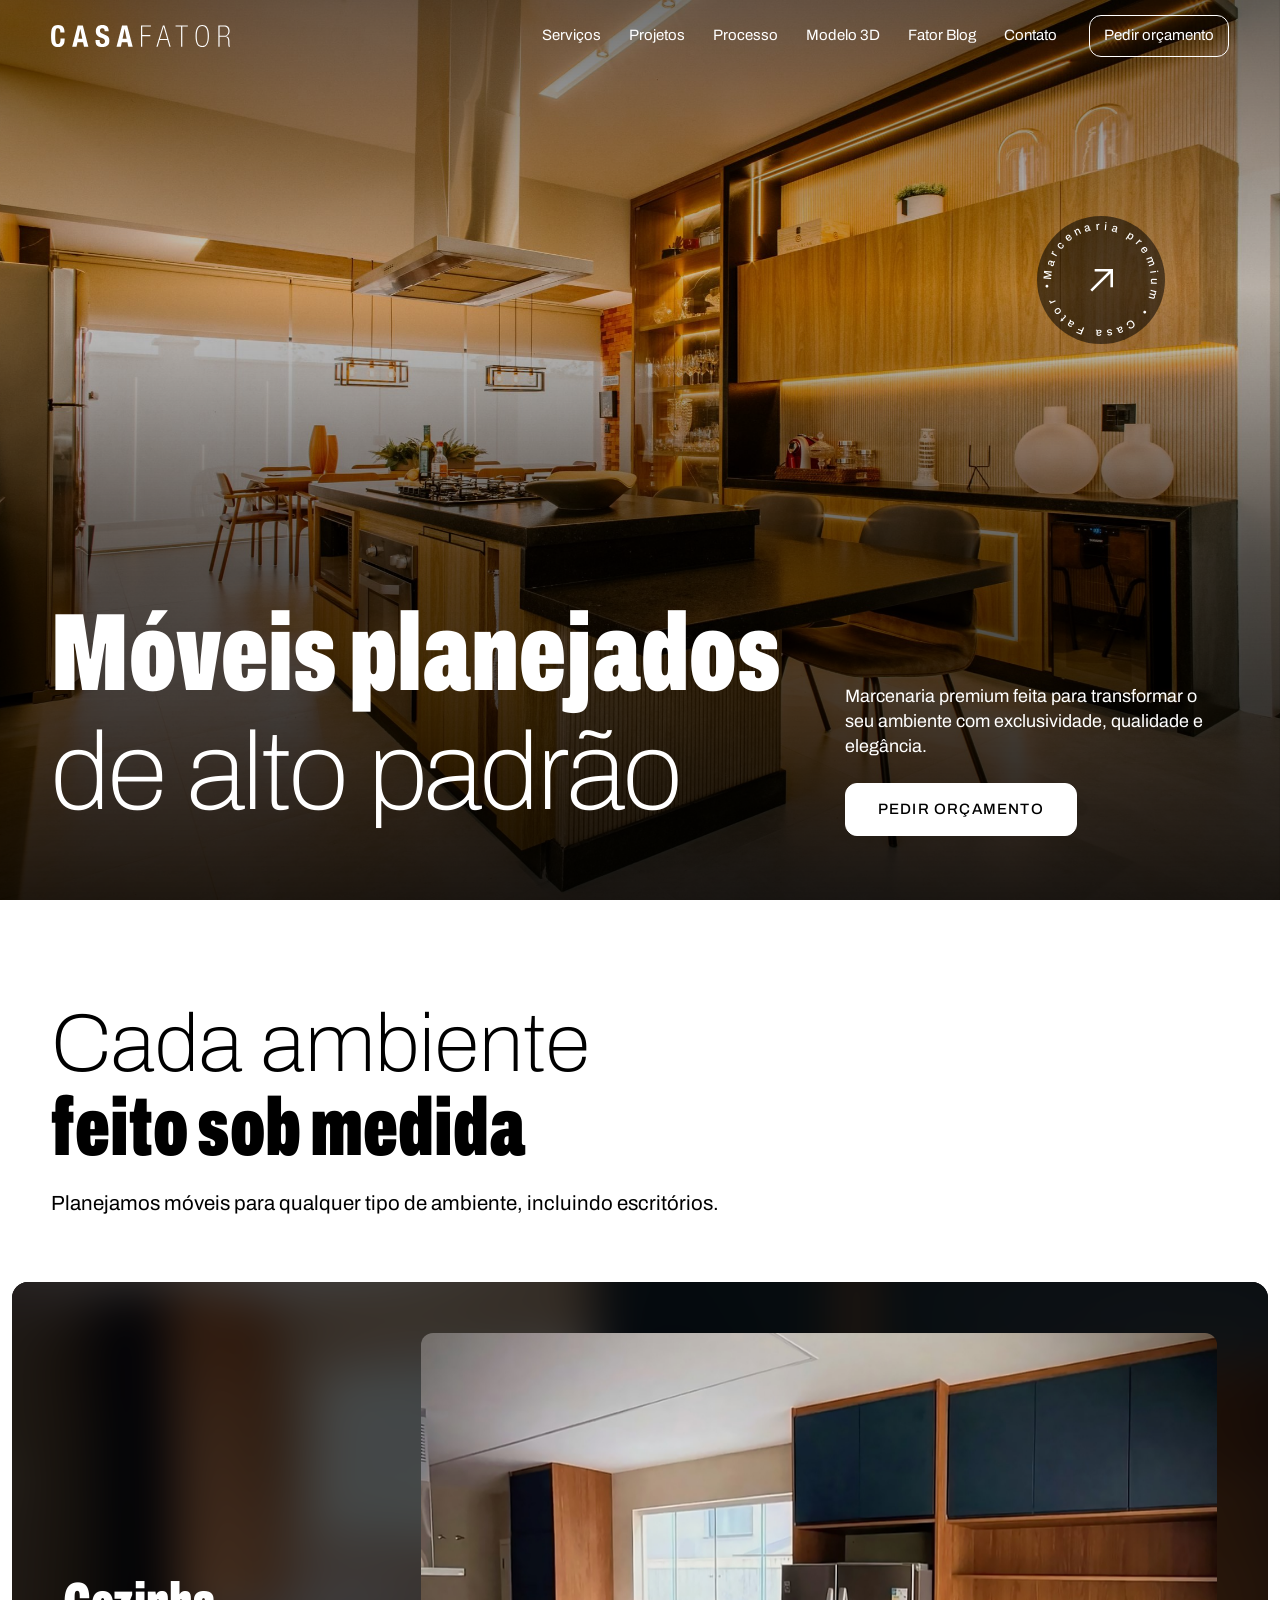
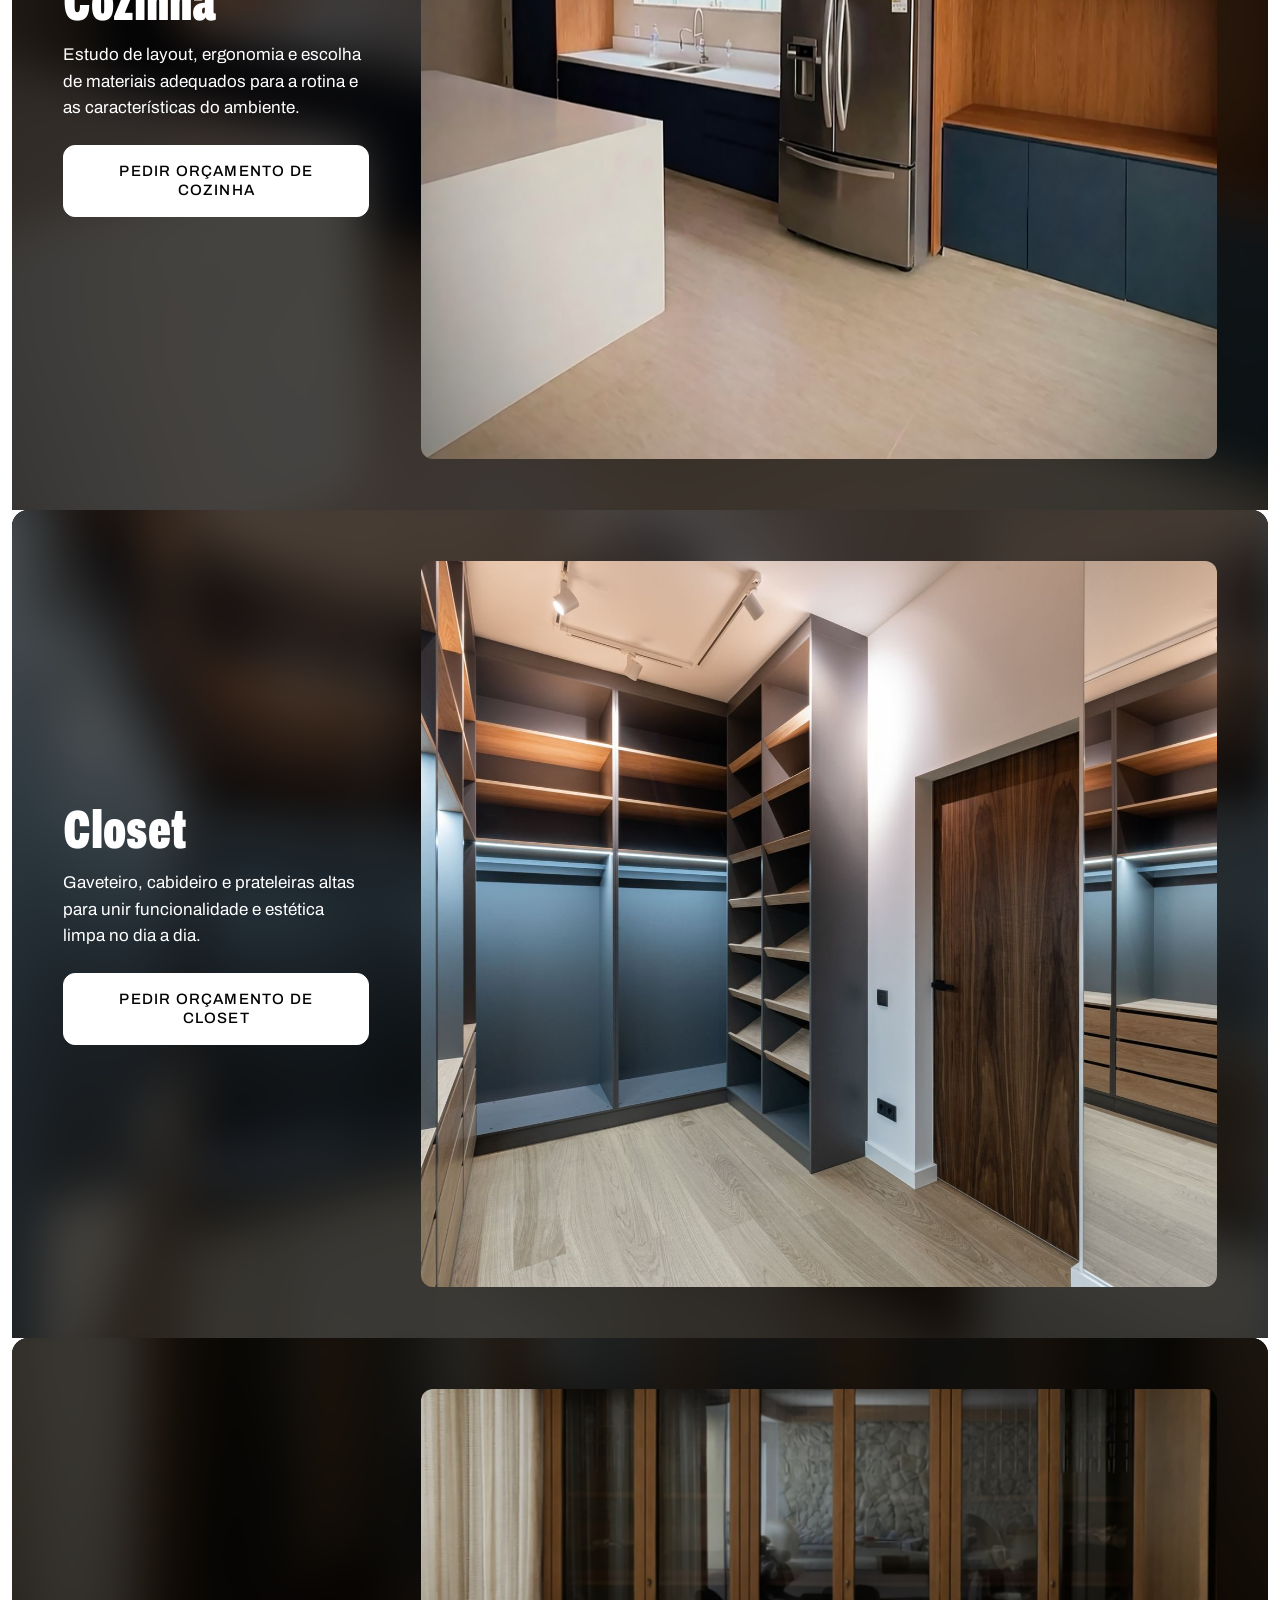
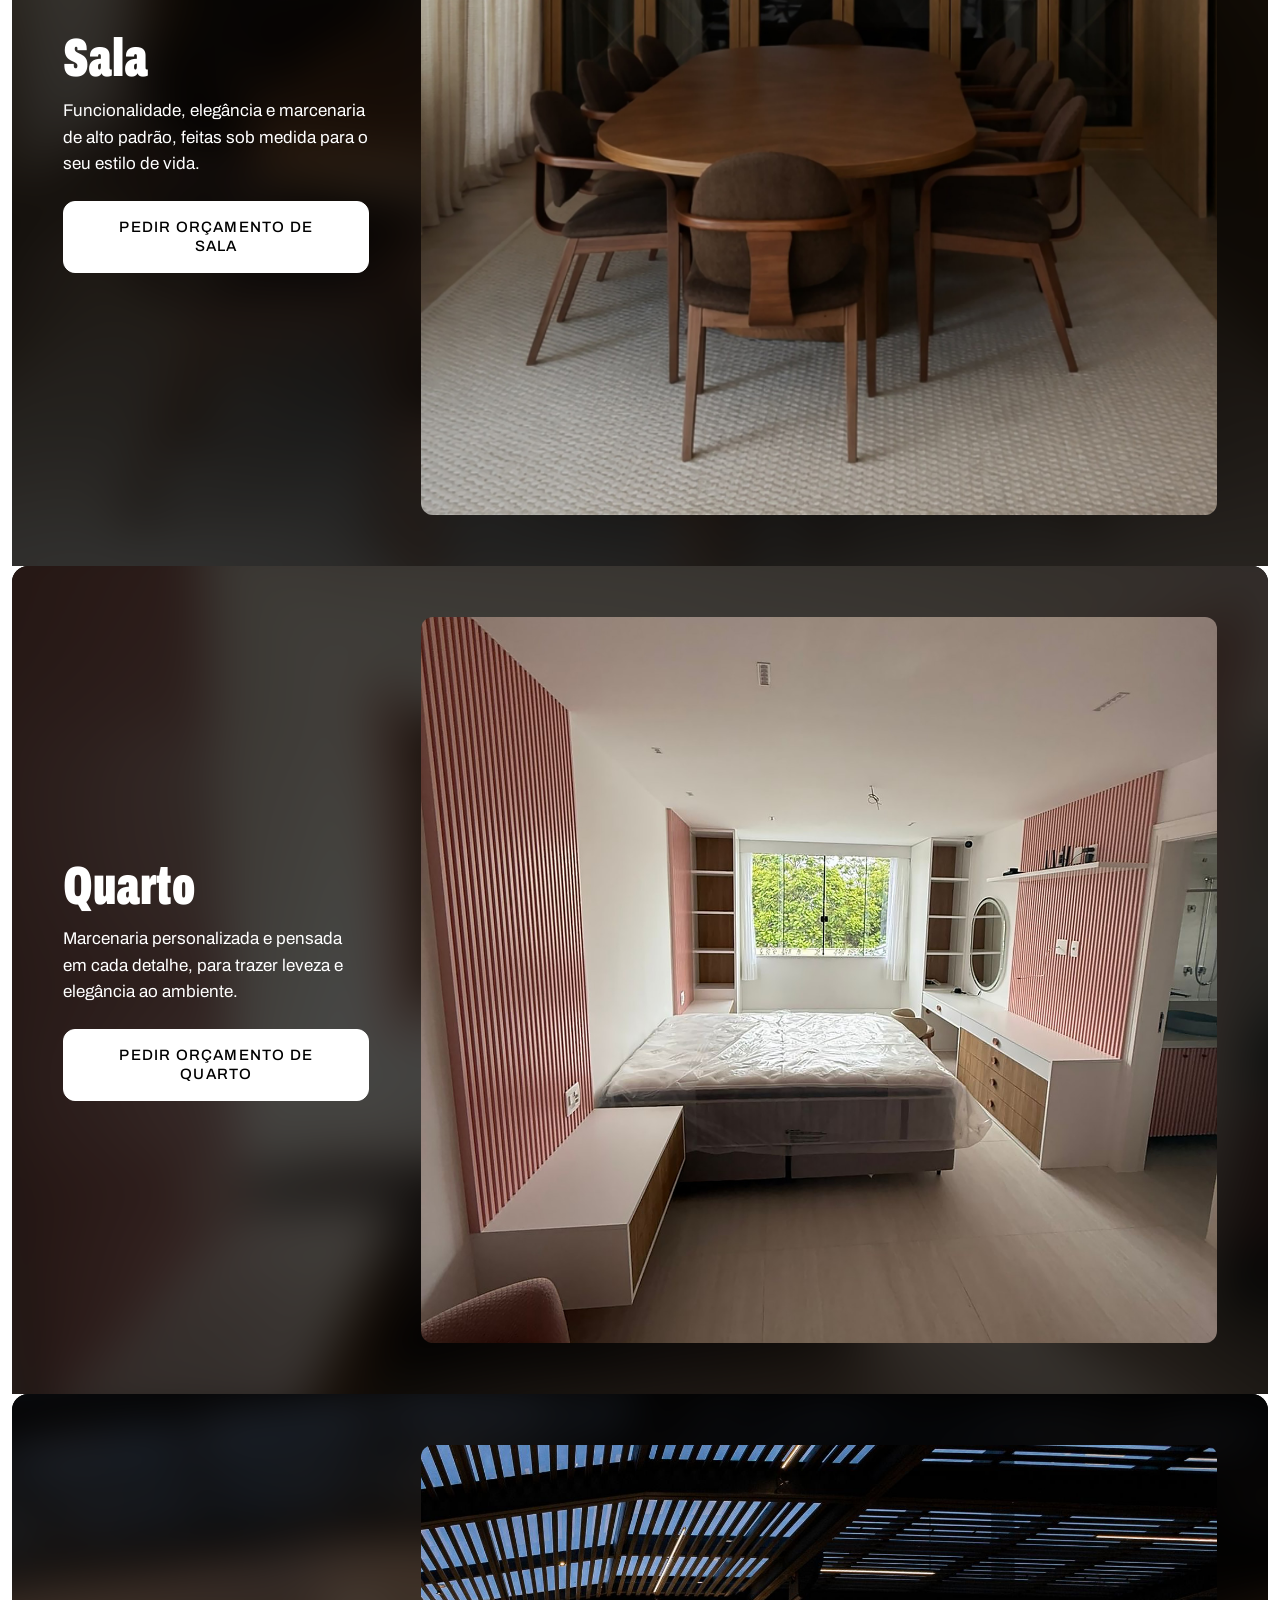
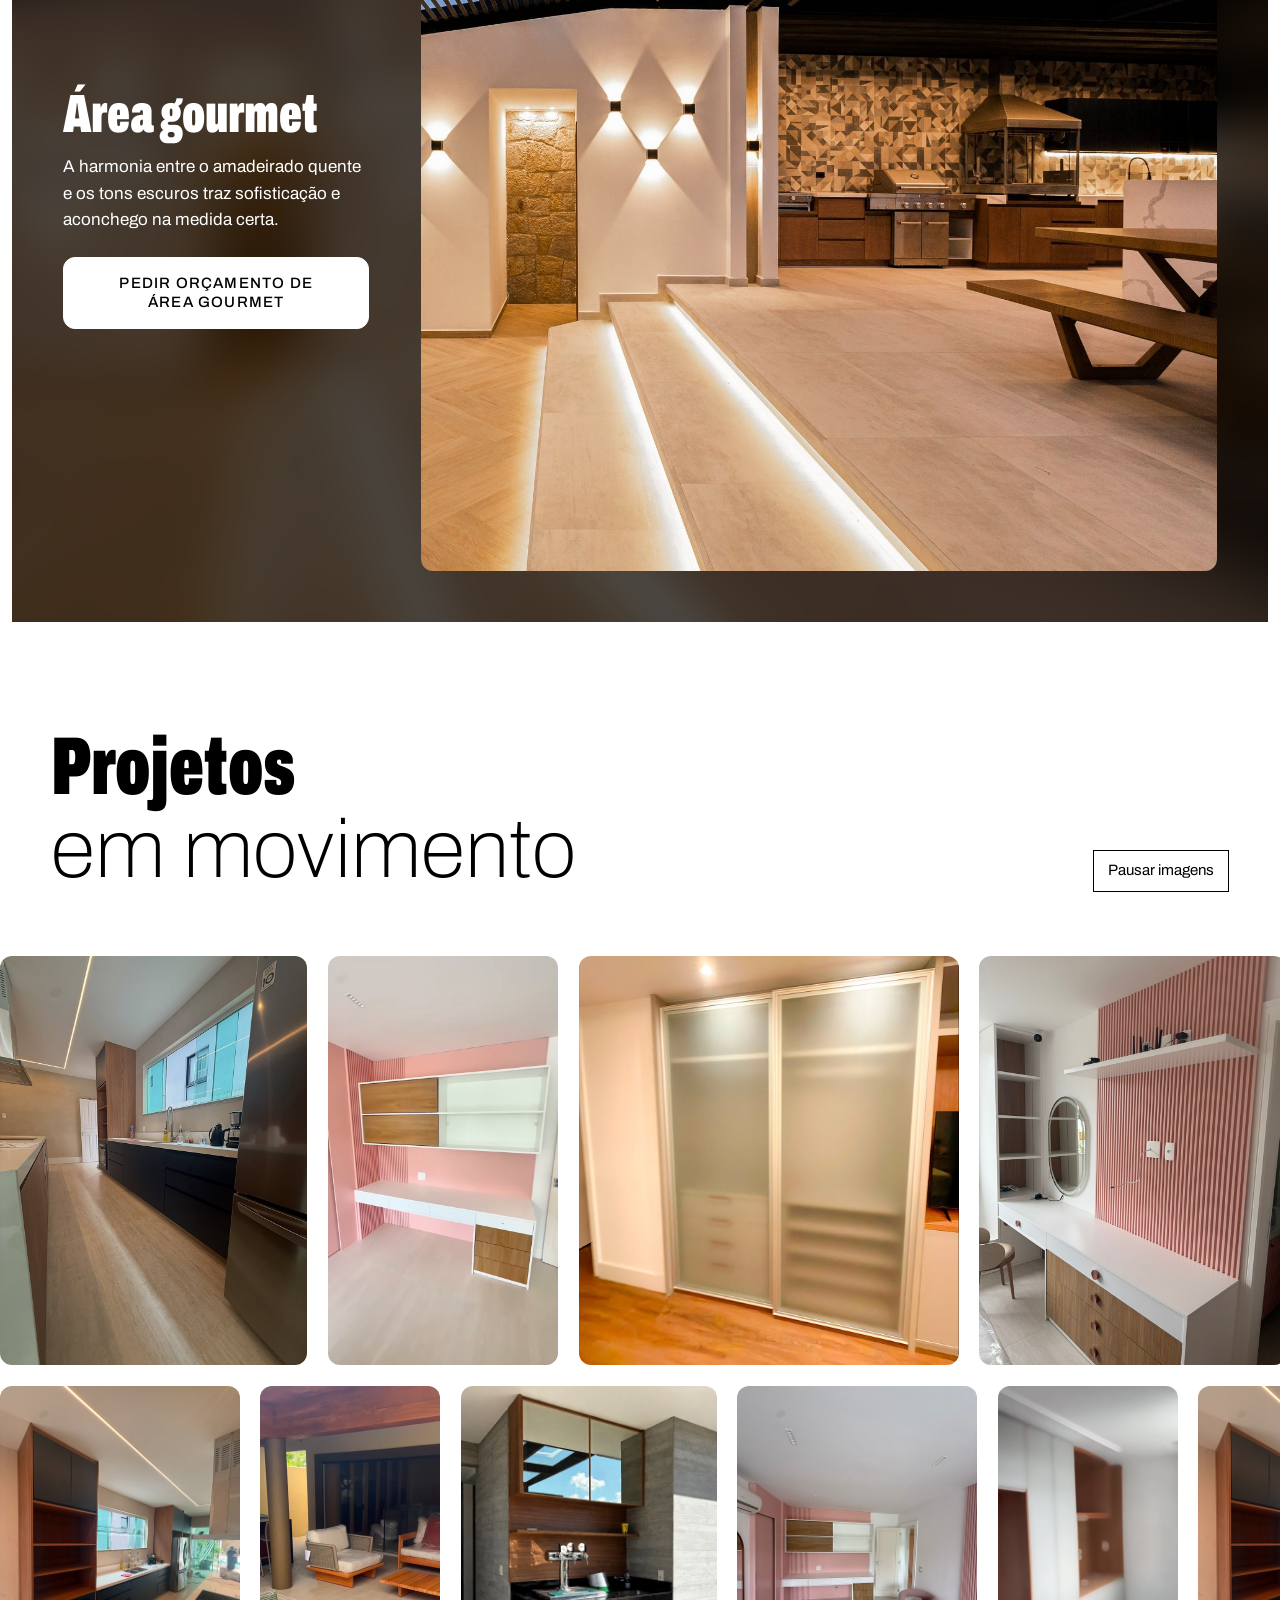
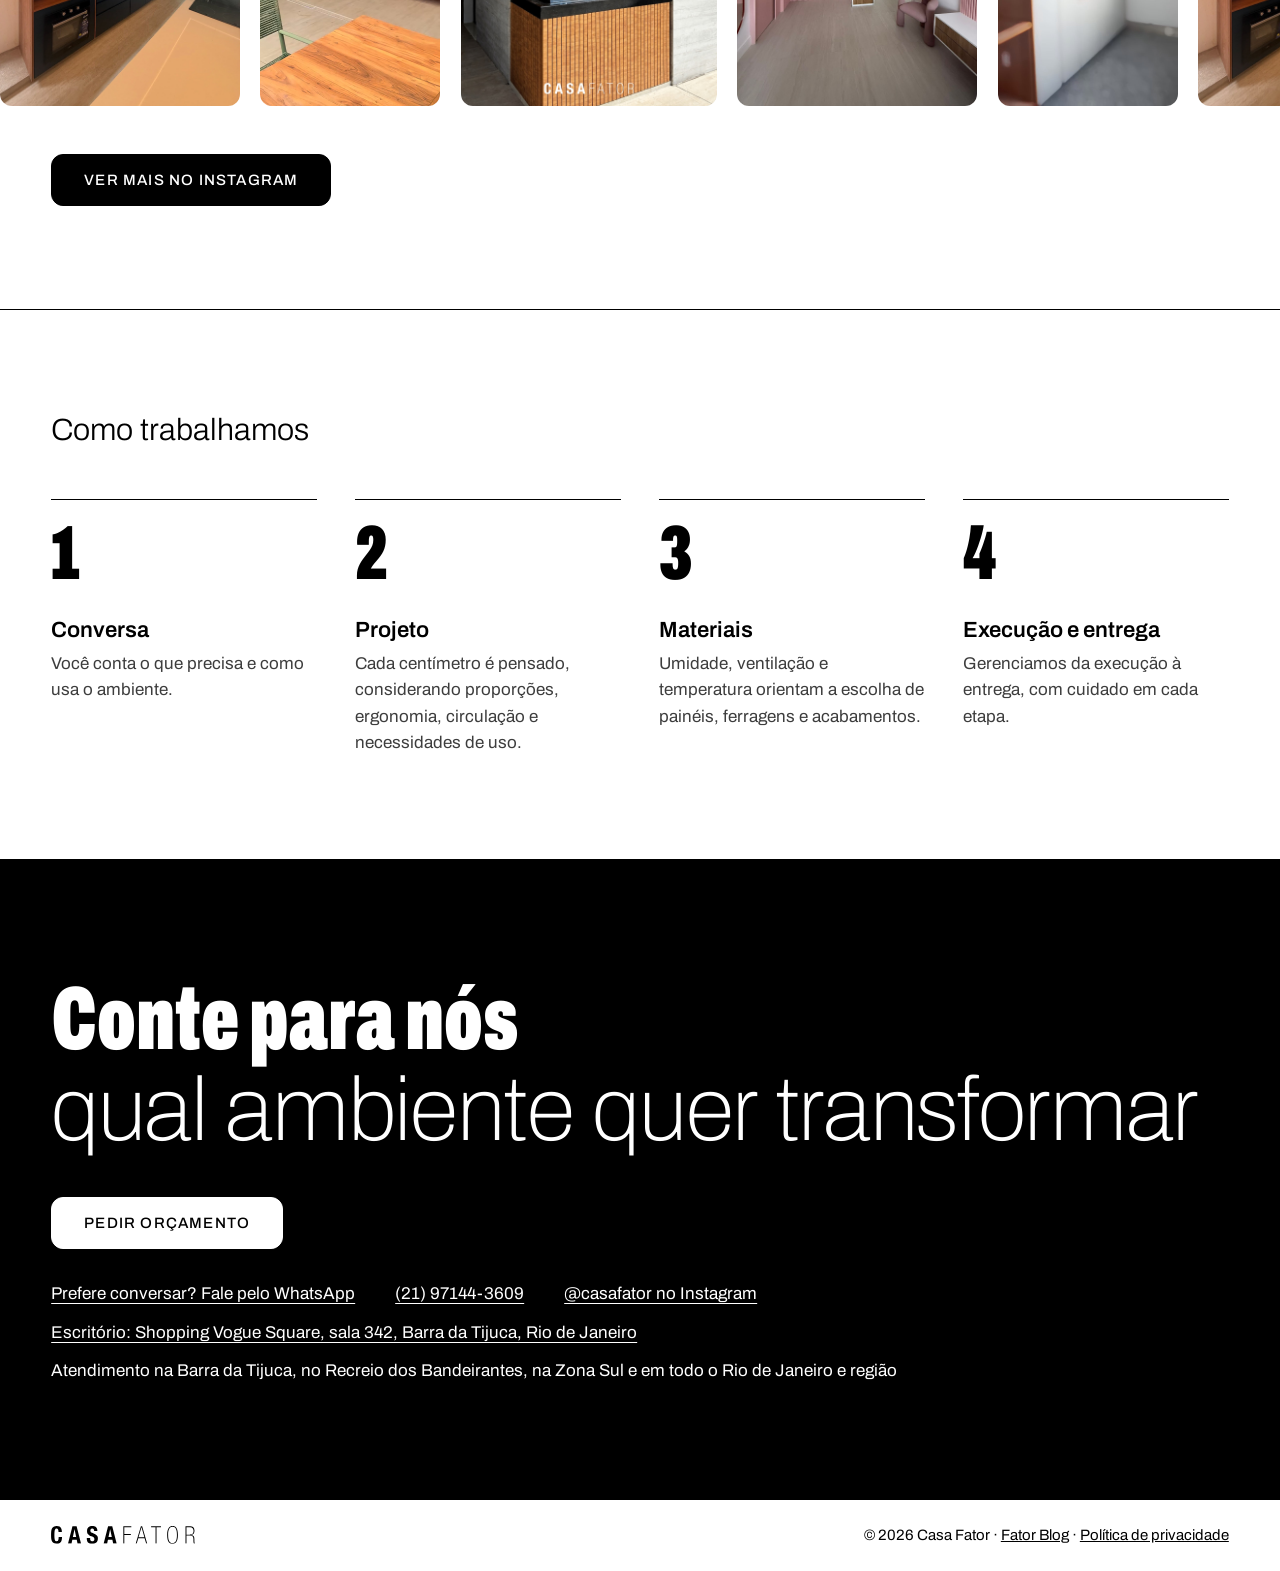
==== commit bcf3a081: "Publica o site da Casa Fator 2026-10-31 23:31" ====
--- a/index.html
+++ b/index.html
@@ -8,11 +8,11 @@
   <meta property="og:title" content="Móveis planejados de alto padrão no Rio de Janeiro | Casa Fator">
   <meta property="og:description" content="Marcenaria premium para qualquer ambiente, como cozinha, closet, sala, quarto, área gourmet e escritório.">
   <meta property="og:type" content="website">
-  <meta property="og:url" content="https://gabrielnov2806-cpu.github.io/casa-fator-site/">
-  <meta property="og:image" content="https://gabrielnov2806-cpu.github.io/casa-fator-site/img/projetos/abertura.jpg">
+  <meta property="og:url" content="https://casafator.com.br/">
+  <meta property="og:image" content="https://casafator.com.br/img/projetos/abertura.jpg">
   <meta property="og:image:width" content="2048">
   <meta property="og:image:height" content="1364">
-  <link rel="canonical" href="https://gabrielnov2806-cpu.github.io/casa-fator-site/">
+  <link rel="canonical" href="https://casafator.com.br/">
   <meta property="og:locale" content="pt_BR">
   <meta name="theme-color" content="#000000">
   <link rel="preload" as="image" href="img/abertura-generica.jpg">
@@ -28,8 +28,8 @@
     "name": "Casa Fator",
     "description": "Móveis planejados de alto padrão. Marcenaria premium.",
     "telephone": "+5521971443609",
-    "url": "https://gabrielnov2806-cpu.github.io/casa-fator-site/",
-    "image": "https://gabrielnov2806-cpu.github.io/casa-fator-site/img/projetos/abertura.jpg",
+    "url": "https://casafator.com.br/",
+    "image": "https://casafator.com.br/img/projetos/abertura.jpg",
     "areaServed": [
       { "@type": "Place", "name": "Barra da Tijuca, Rio de Janeiro" },
       { "@type": "Place", "name": "Recreio dos Bandeirantes, Rio de Janeiro" },
@@ -62,6 +62,7 @@
       <a href="#servicos">Serviços</a>
       <a href="#projetos">Projetos</a>
       <a href="#processo">Processo</a>
+      <a href="modelo-3d.html">Modelo 3D</a>
       <a href="blog/index.html">Fator Blog</a>
       <a href="#contato">Contato</a>
     </nav>
--- a/css/estilo.css
+++ b/css/estilo.css
@@ -452,3 +452,23 @@
   .selo-giro { animation: none; }
   .topo { transition: none; }
 }
+
+/* Transição suave ao trocar de página, nos navegadores que oferecem o recurso */
+@view-transition { navigation: auto; }
+
+@keyframes pagina-sai { to { opacity: 0; } }
+
+@keyframes pagina-entra {
+  from { opacity: 0; transform: translateY(.75rem); }
+}
+
+::view-transition-old(root) { animation: pagina-sai .22s ease both; }
+
+::view-transition-new(root) { animation: pagina-entra .42s cubic-bezier(.2, .7, .2, 1) both; }
+
+@media (prefers-reduced-motion: reduce) {
+  @view-transition { navigation: none; }
+
+  ::view-transition-old(root),
+  ::view-transition-new(root) { animation: none; }
+}
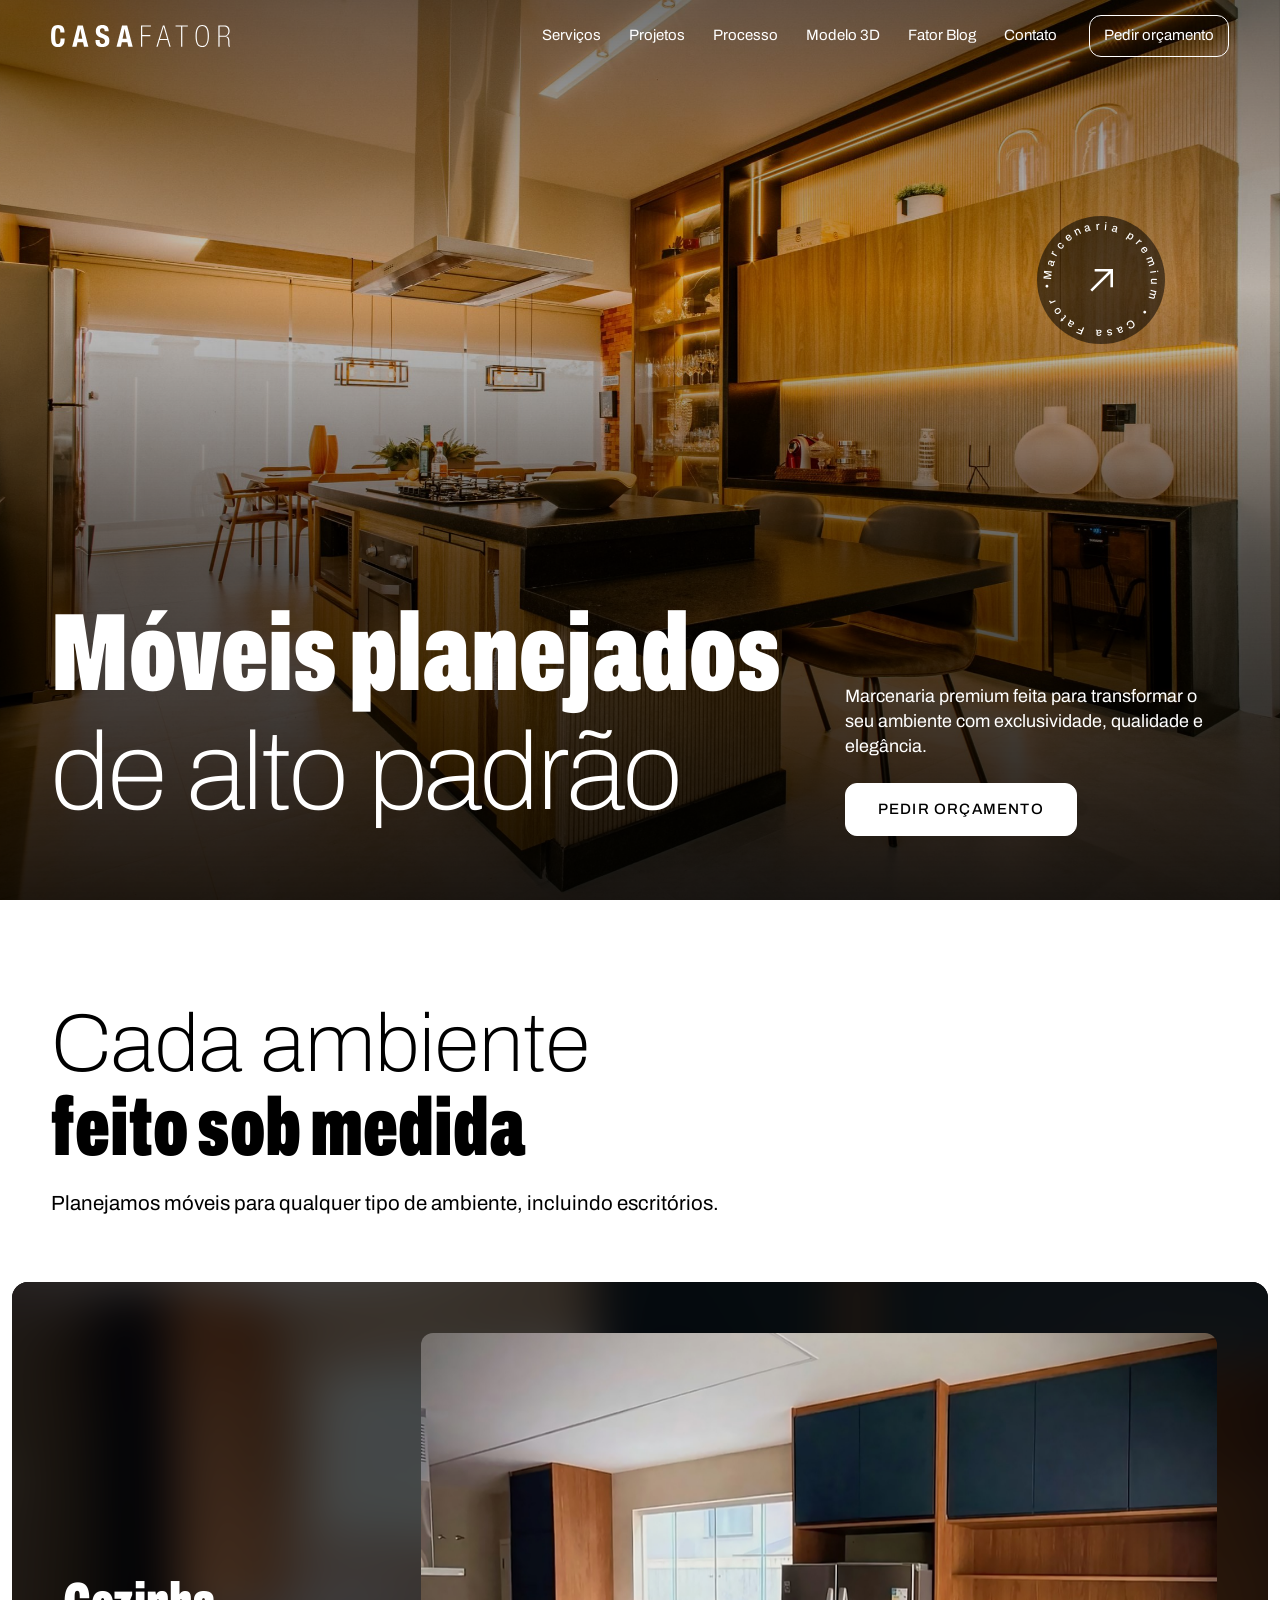
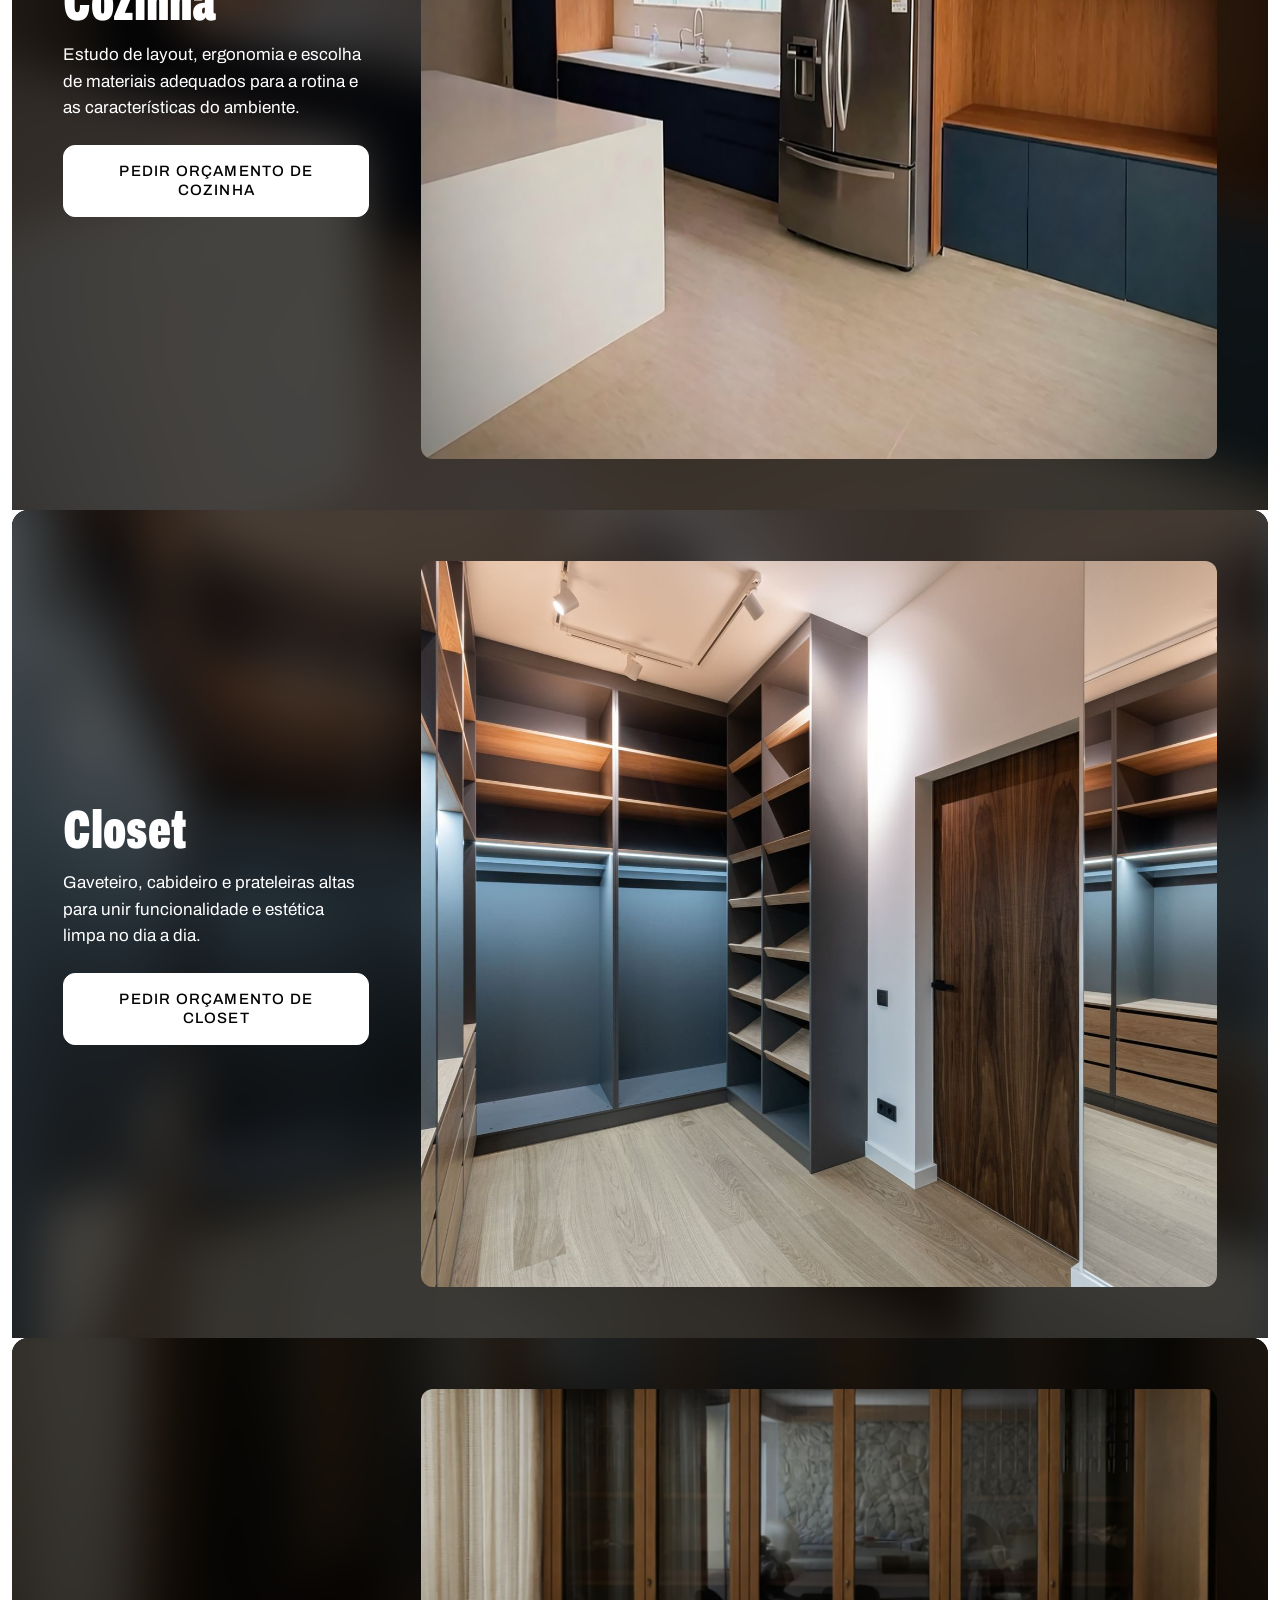
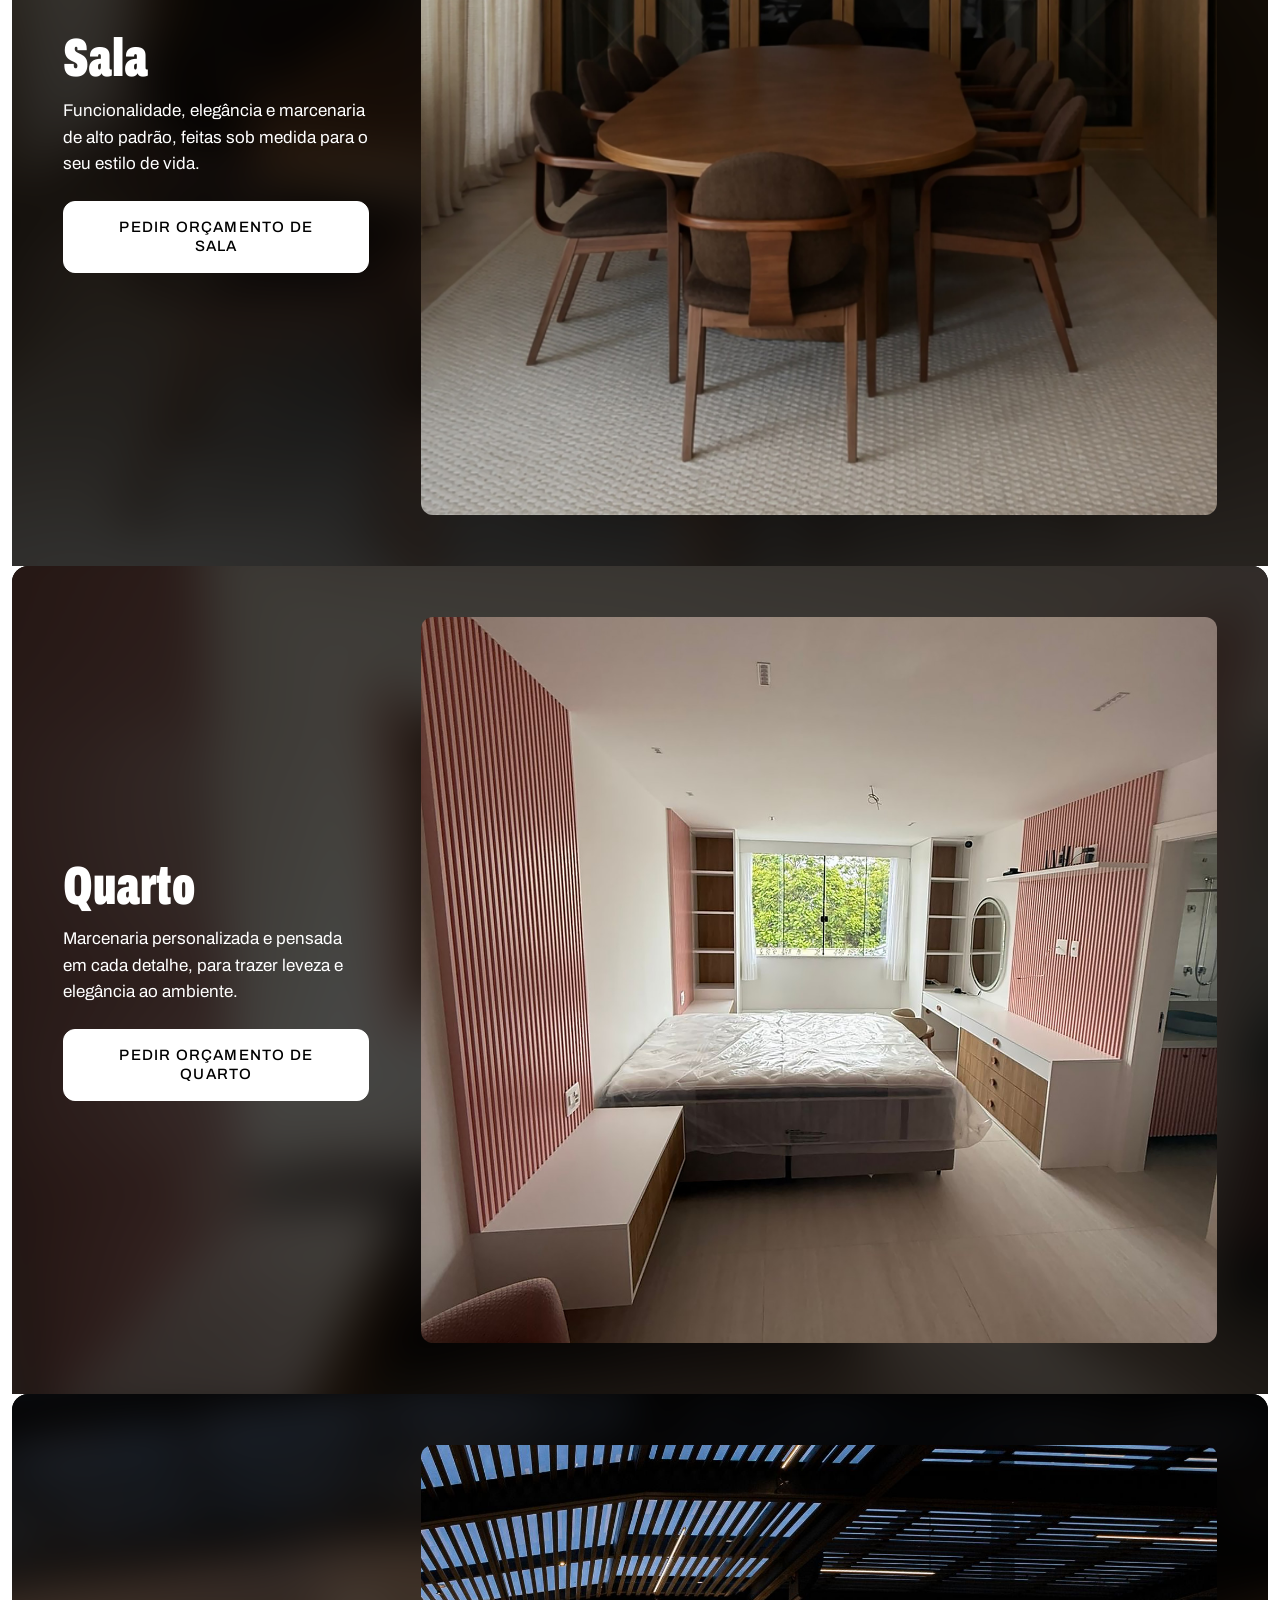
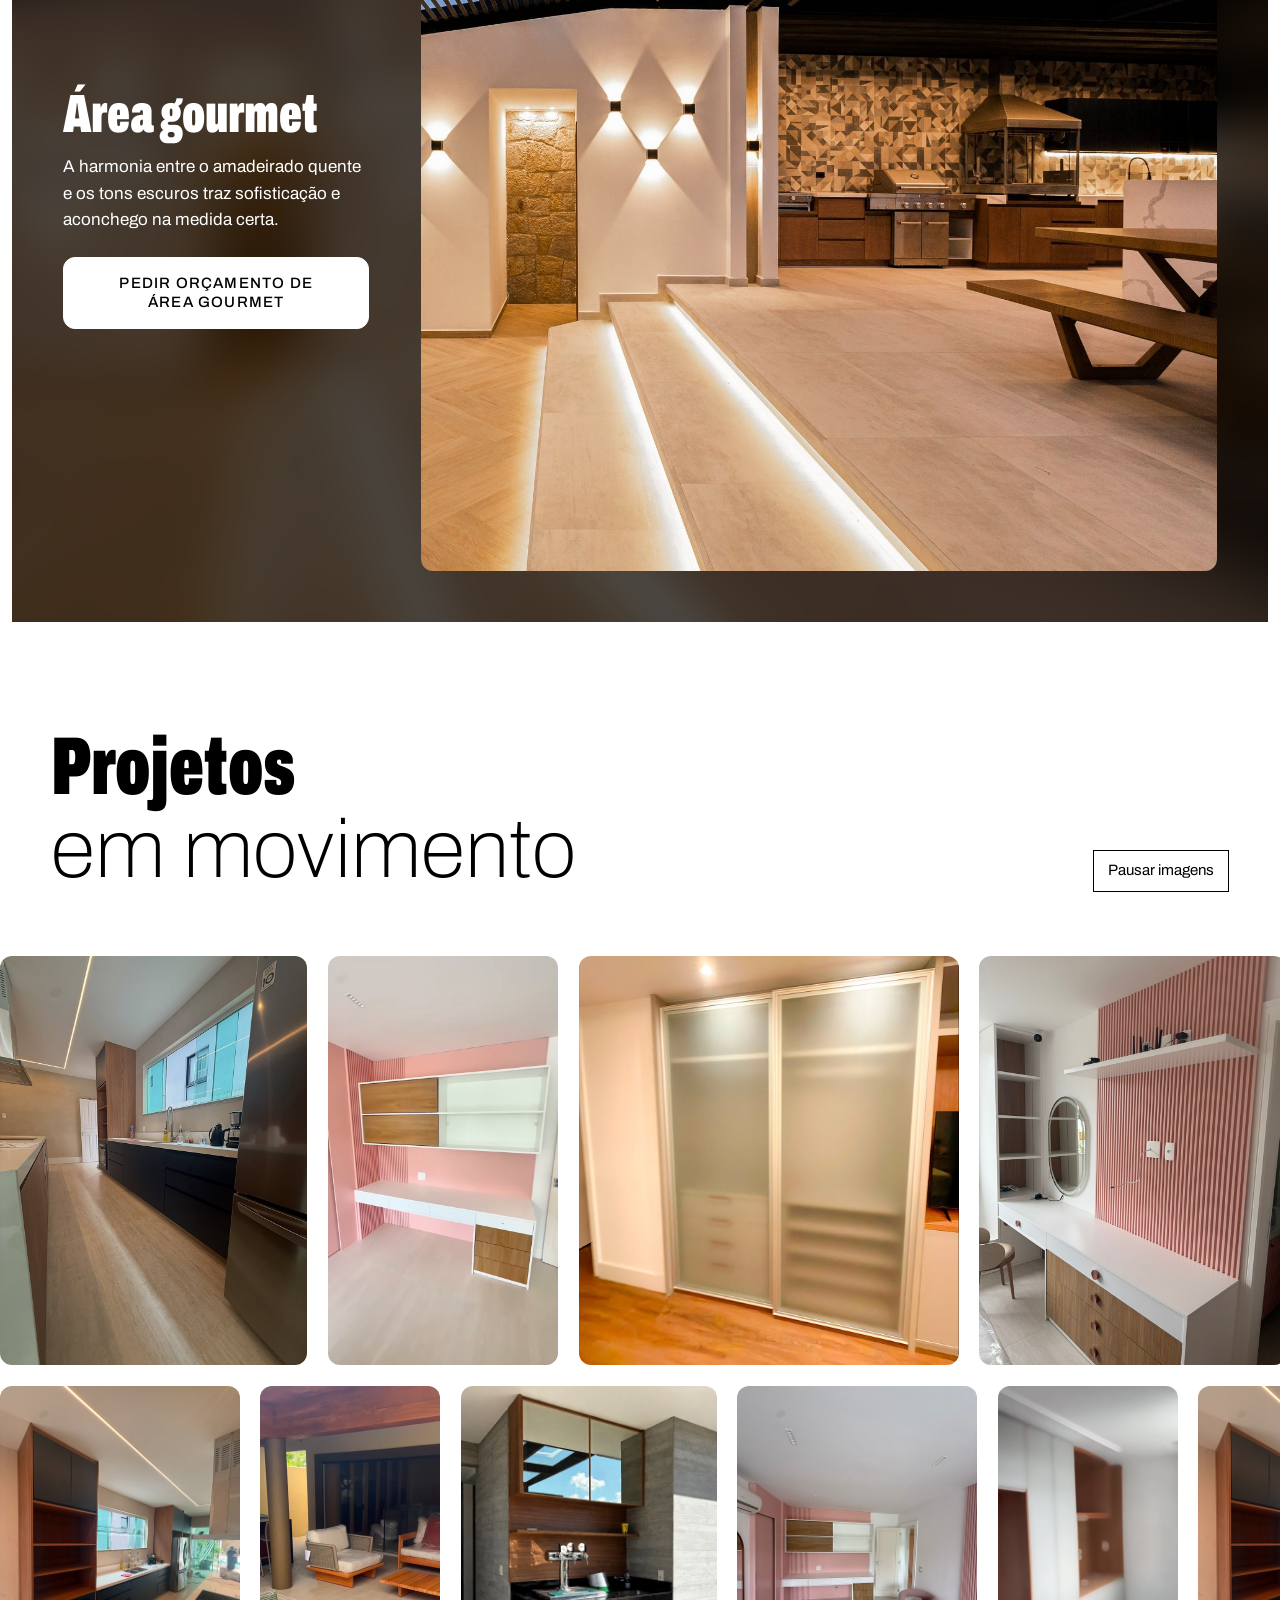
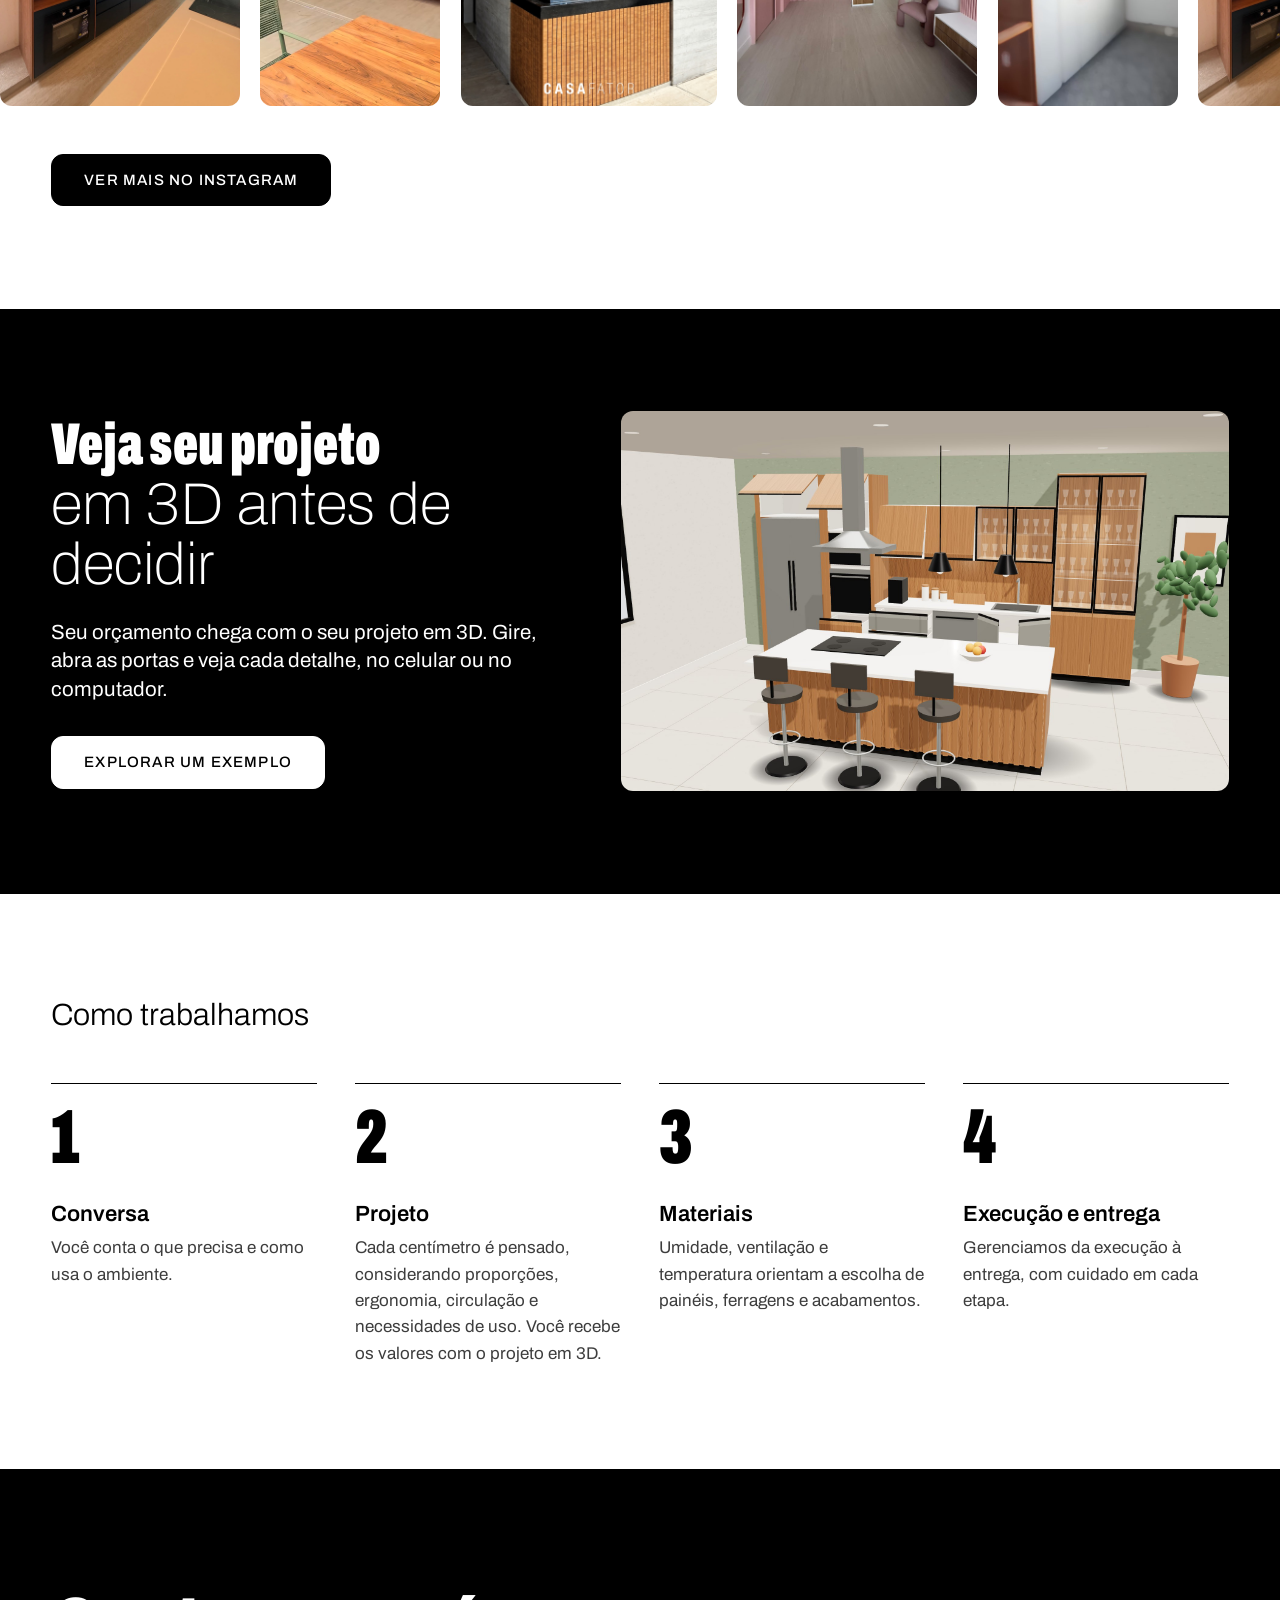
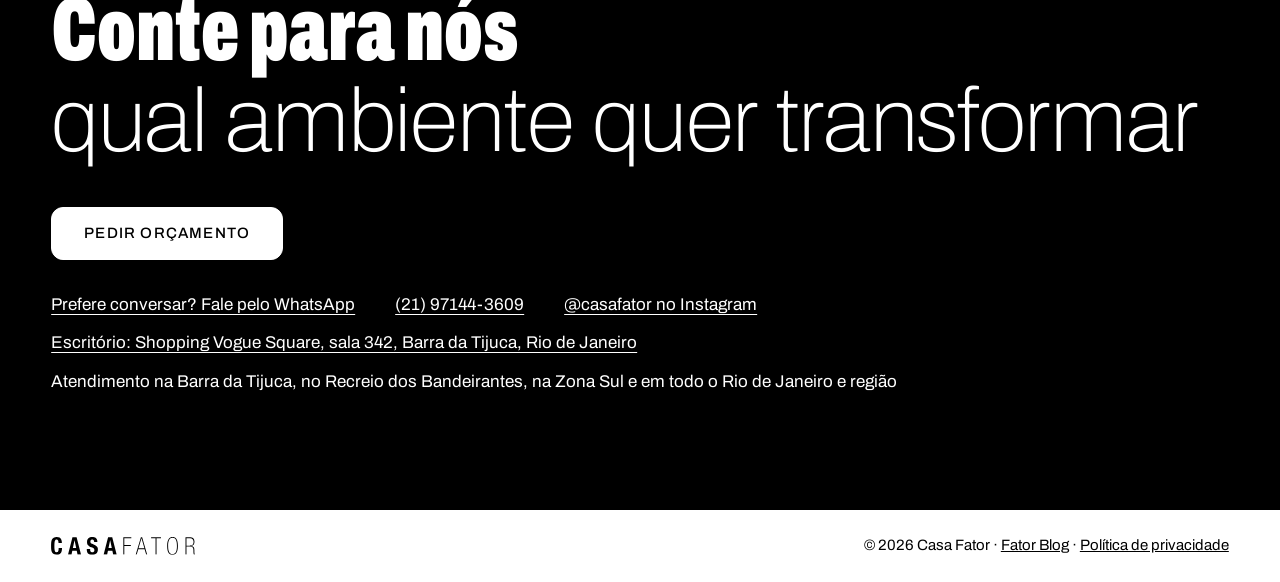
==== commit fe230bfa: "Publica o site da Casa Fator 2026-11-01 19:06" ====
--- a/index.html
+++ b/index.html
@@ -58,7 +58,7 @@
     <a class="topo-logo" href="#inicio" aria-label="Casa Fator, início">
       <svg viewBox="0 0 478 59" aria-hidden="true"><use href="#marca"></use></svg>
     </a>
-    <nav class="topo-nav" aria-label="Principal">
+    <nav class="topo-nav" id="topo-nav" aria-label="Principal">
       <a href="#servicos">Serviços</a>
       <a href="#projetos">Projetos</a>
       <a href="#processo">Processo</a>
@@ -67,6 +67,9 @@
       <a href="#contato">Contato</a>
     </nav>
     <a class="topo-orcamento" href="orcamento.html">Pedir orçamento</a>
+    <button class="topo-menu" id="topo-menu" type="button" aria-label="Abrir menu" aria-expanded="false" aria-controls="topo-nav">
+      <svg viewBox="0 0 24 24" aria-hidden="true"><path d="M4 7h16M4 12h16M4 17h16"/></svg>
+    </button>
   </header>
 
   <main id="conteudo">
@@ -193,6 +196,20 @@
       <a class="botao botao-preto projetos-link" href="https://www.instagram.com/casafator/">Ver mais no Instagram</a>
     </section>
 
+    <section class="seu-3d" id="seu-3d" aria-labelledby="seu-3d-titulo">
+      <div class="seu-3d-texto">
+        <h2 class="titulo-grande" id="seu-3d-titulo">
+          <span class="pesado">Veja seu projeto</span>
+          <span class="leve">em 3D antes de decidir</span>
+        </h2>
+        <p>Seu orçamento chega com o seu projeto em 3D. Gire, abra as portas e veja cada detalhe, no celular ou no computador.</p>
+        <a class="botao botao-branco" href="modelo-3d.html">Explorar um exemplo</a>
+      </div>
+      <figure class="seu-3d-foto">
+        <img src="img/modelo-3d-aberto.jpg" width="2000" height="1250" alt="Exemplo em 3D de uma cozinha planejada, com portas de armários abertas" loading="lazy" decoding="sync">
+      </figure>
+    </section>
+
     <section class="processo" id="processo" aria-labelledby="processo-titulo">
       <h2 class="titulo-secao" id="processo-titulo">Como trabalhamos</h2>
       <ol class="processo-etapas">
@@ -202,7 +219,7 @@
         </li>
         <li>
           <h3>Projeto</h3>
-          <p>Cada centímetro é pensado, considerando proporções, ergonomia, circulação e necessidades de uso.</p>
+          <p>Cada centímetro é pensado, considerando proporções, ergonomia, circulação e necessidades de uso. Você recebe os valores com o projeto em 3D.</p>
         </li>
         <li>
           <h3>Materiais</h3>
--- a/css/estilo.css
+++ b/css/estilo.css
@@ -88,6 +88,21 @@
 }
 
 .topo-orcamento:hover { background: var(--branco); color: var(--preto); }
+
+/* Botão do menu: só aparece no celular */
+.topo-menu {
+  display: none;
+  flex: none;
+  width: 2.75rem;
+  height: 2.75rem;
+  padding: .5rem;
+  border: 0;
+  background: transparent;
+  color: inherit;
+  cursor: pointer;
+}
+
+.topo-menu svg { width: 100%; height: 100%; fill: none; stroke: currentColor; stroke-width: 1.5; }
 
 /* Abertura em tela cheia */
 .abertura {
@@ -351,6 +366,25 @@
 
 .projetos-link { margin: clamp(2rem, 4vw, 3rem) var(--margem) 0; }
 
+/* Seu projeto em 3D */
+.seu-3d {
+  position: relative;
+  z-index: 1;
+  display: grid;
+  grid-template-columns: minmax(0, 1fr) minmax(0, 1.2fr);
+  align-items: center;
+  gap: clamp(2rem, 5vw, 5rem);
+  padding: clamp(4rem, 8vw, 7.5rem) var(--margem);
+  background: var(--preto);
+  color: var(--branco);
+}
+
+.seu-3d .titulo-grande { font-size: clamp(2.5rem, 4.6vw, 4.75rem); }
+
+.seu-3d-texto p { margin: 1.5rem 0 2rem; font-size: clamp(1.125rem, 1.6vw, 1.5rem); line-height: 1.4; }
+
+.seu-3d-foto img { width: 100%; height: auto; border-radius: .75rem; }
+
 /* Processo */
 .processo {
   position: relative;
@@ -428,20 +462,41 @@
 /* Larguras menores */
 @media (max-width: 62rem) {
   .abertura-conteudo { grid-template-columns: minmax(0, 1fr); }
+  .seu-3d { grid-template-columns: minmax(0, 1fr); }
   .processo-etapas { grid-template-columns: repeat(2, minmax(0, 1fr)); }
   .ambiente { grid-template-columns: minmax(0, 1fr); grid-template-rows: auto minmax(0, 1fr); align-items: stretch; gap: 1.25rem; padding-top: 1.75rem; padding-bottom: 1.25rem; }
 }
 
 @media (max-width: 44rem) {
   :root { --topo: 4rem; }
-  .topo { gap: 1rem; }
+  .topo { gap: .75rem; }
+  .topo-logo { width: 7rem; }
+  .topo-menu { display: block; }
   .topo-nav { display: none; }
+  .topo-aberto { background: var(--preto); }
+  .topo-aberto .topo-nav {
+    position: absolute;
+    top: 100%;
+    left: 0;
+    right: 0;
+    display: flex;
+    flex-direction: column;
+    gap: 0;
+    padding: 0 var(--margem) 1rem;
+    background: var(--preto);
+  }
+  .topo-aberto .topo-nav a { padding: .75rem 0; border-top: 1px solid var(--grafite); font-size: 1.0625rem; }
   .selo { top: calc(var(--topo) + 2.5rem); right: 1rem; width: 6rem; }
   .selo-giro { font-size: 11px; }
   .ambiente-texto p { margin-bottom: 1rem; }
   .ambiente-texto .botao { padding: .75rem 1rem; }
   .processo-etapas { grid-template-columns: 1fr; }
   .processo-etapas li::before { margin-bottom: .75rem; }
+}
+
+/* Telas muito estreitas: o pedido de orçamento continua na abertura */
+@media (max-width: 22rem) {
+  .topo-orcamento { display: none; }
 }
 
 @media (prefers-reduced-motion: reduce) {
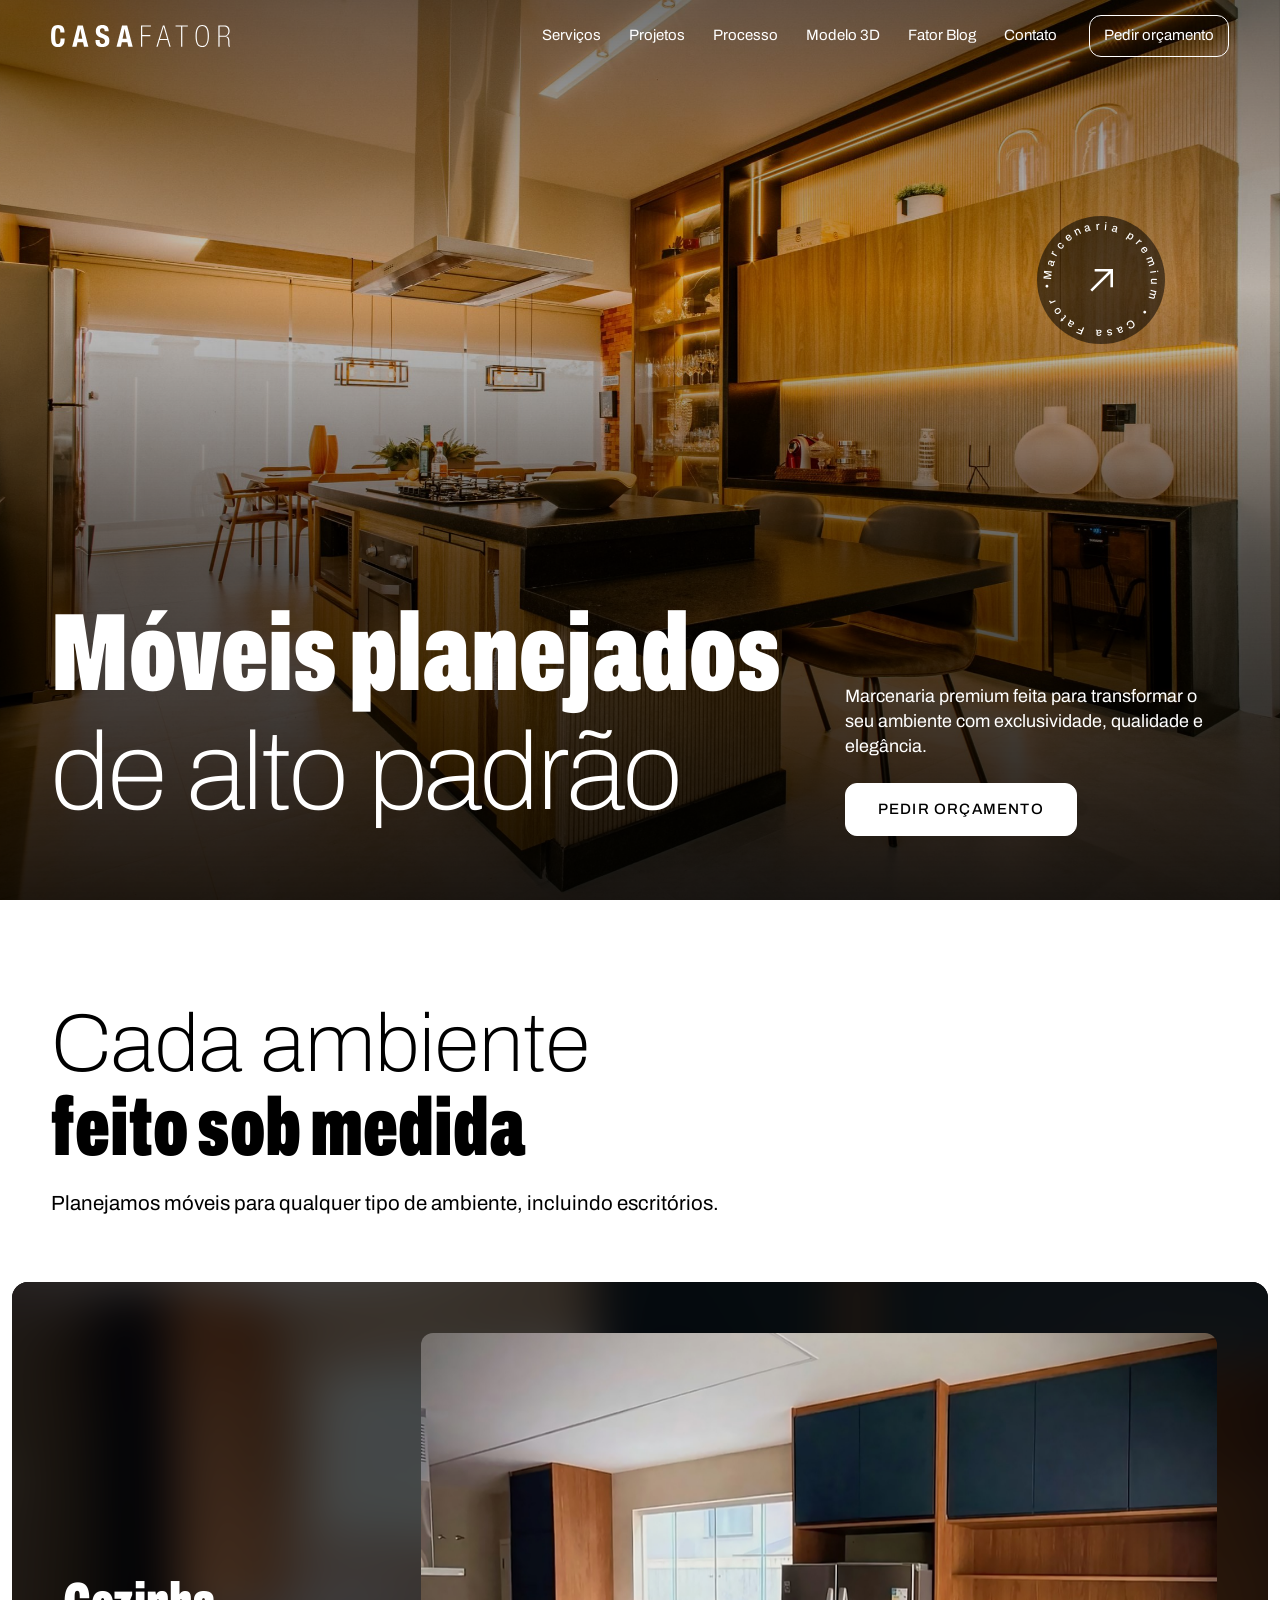
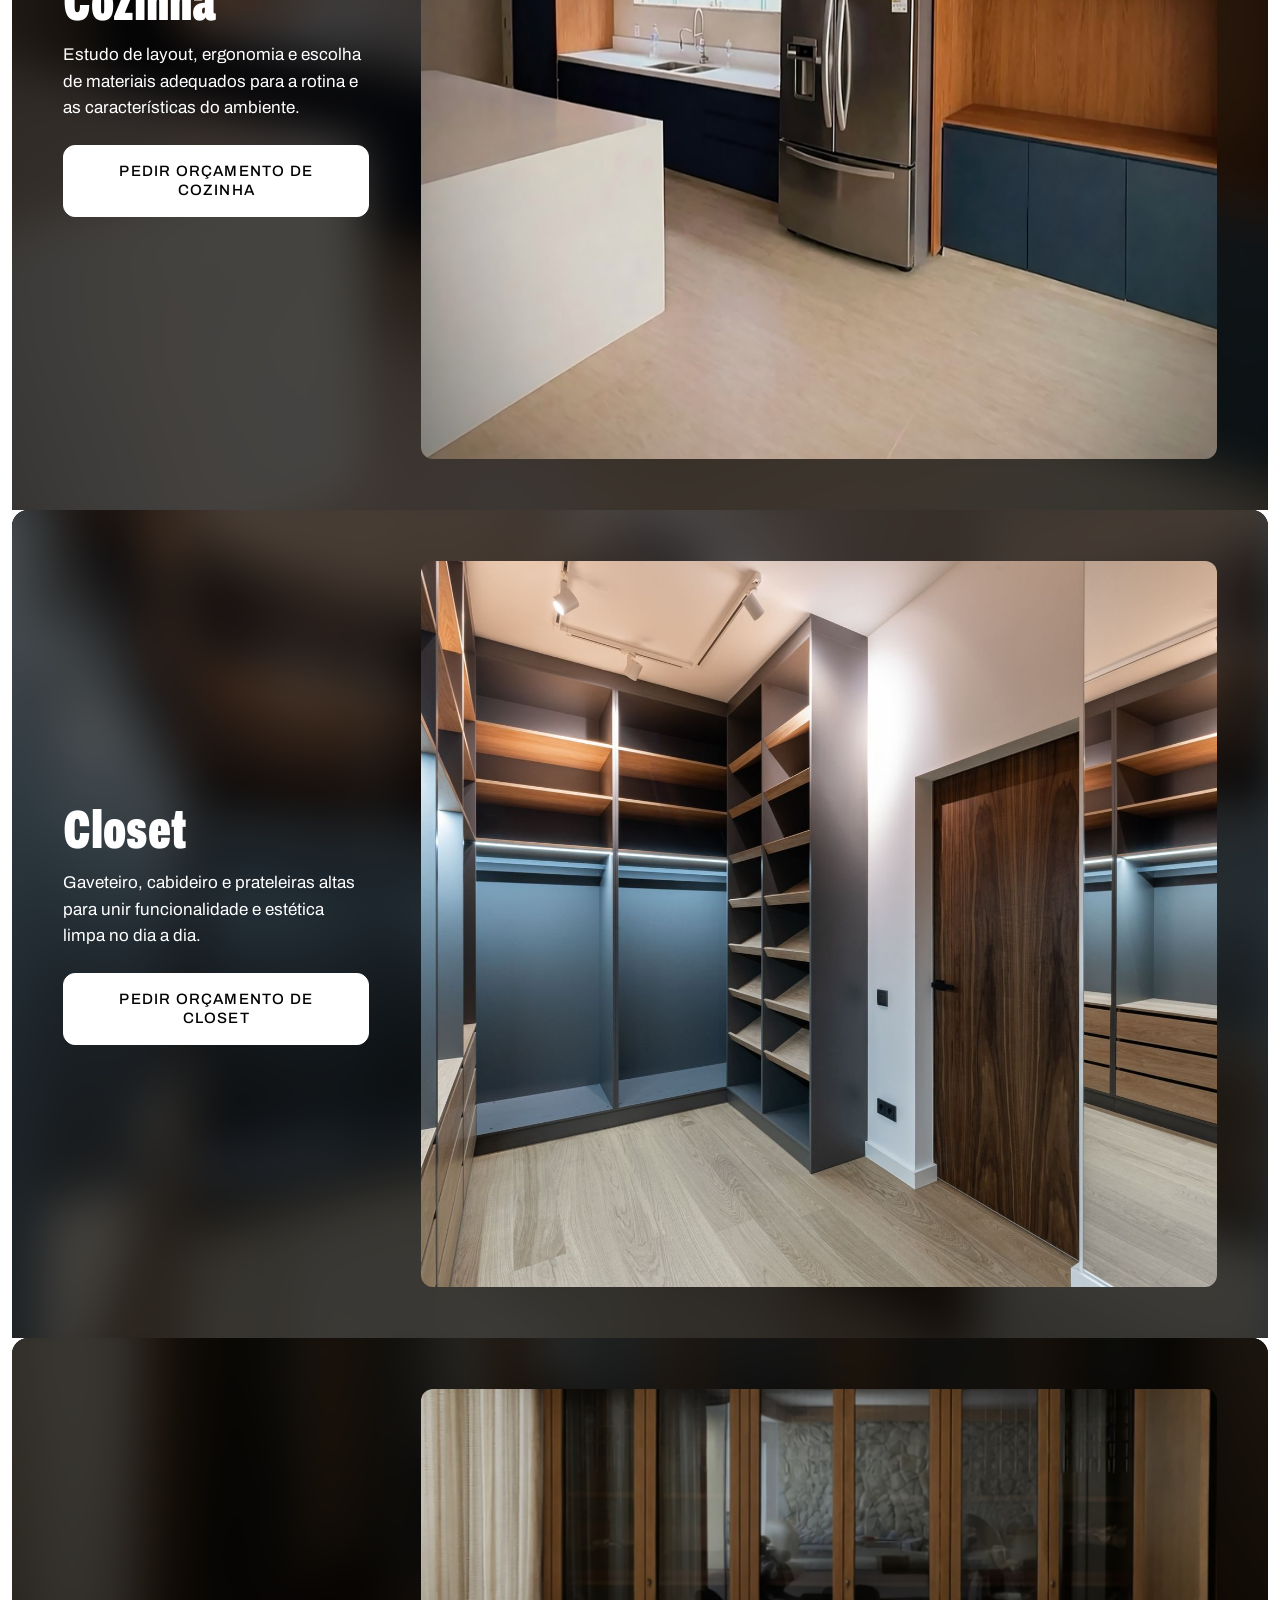
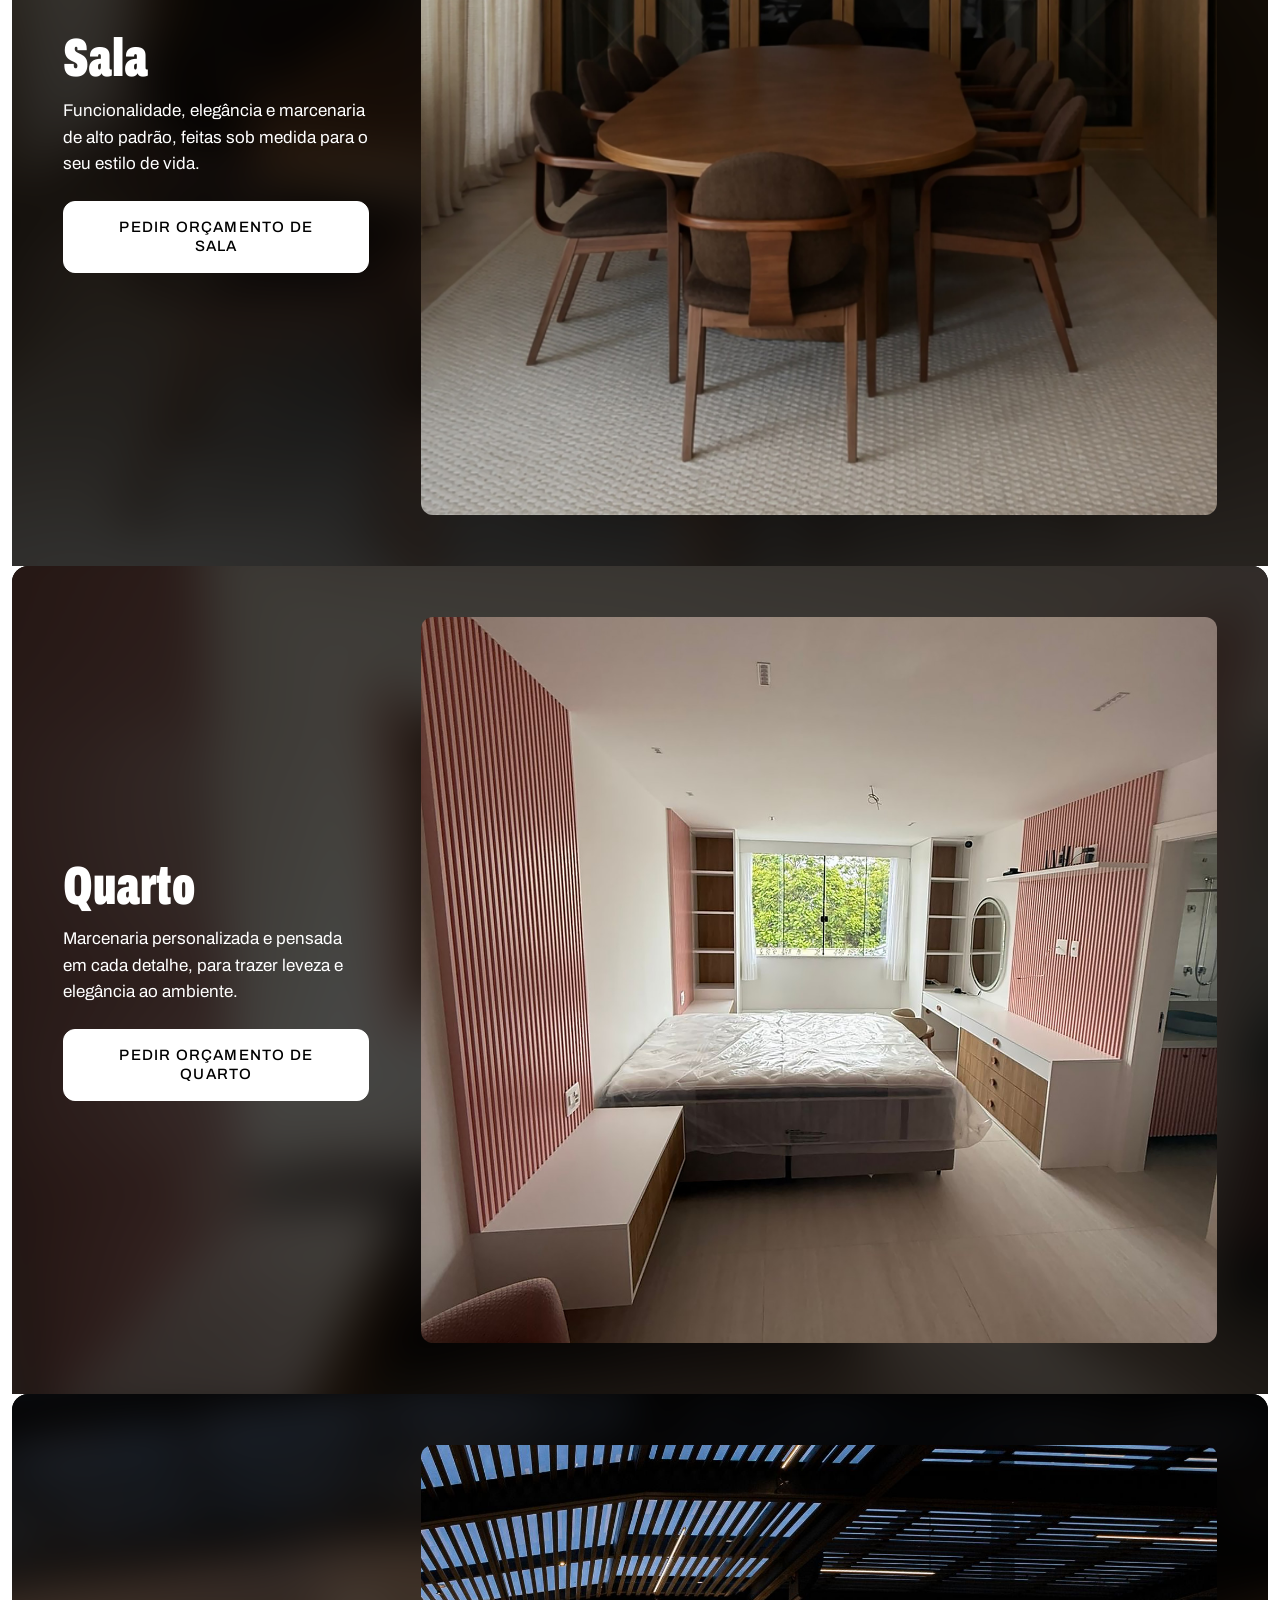
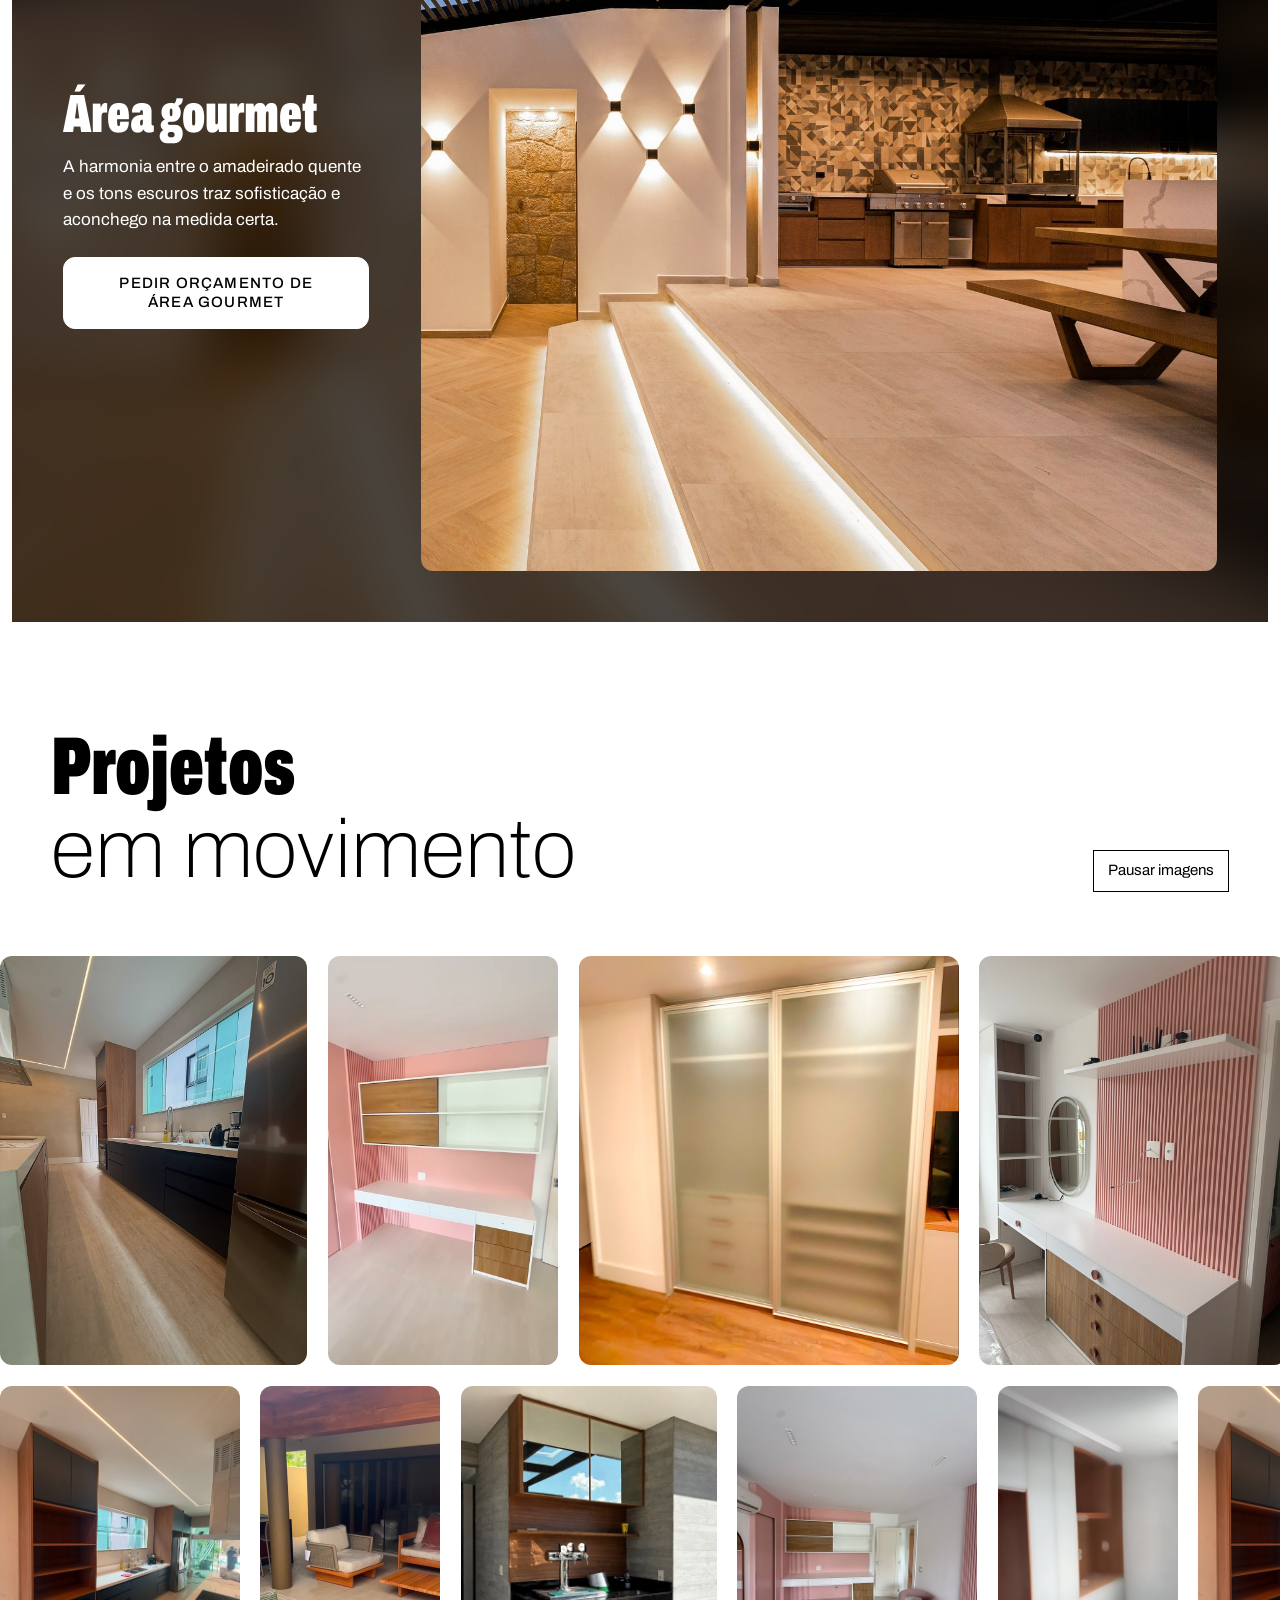
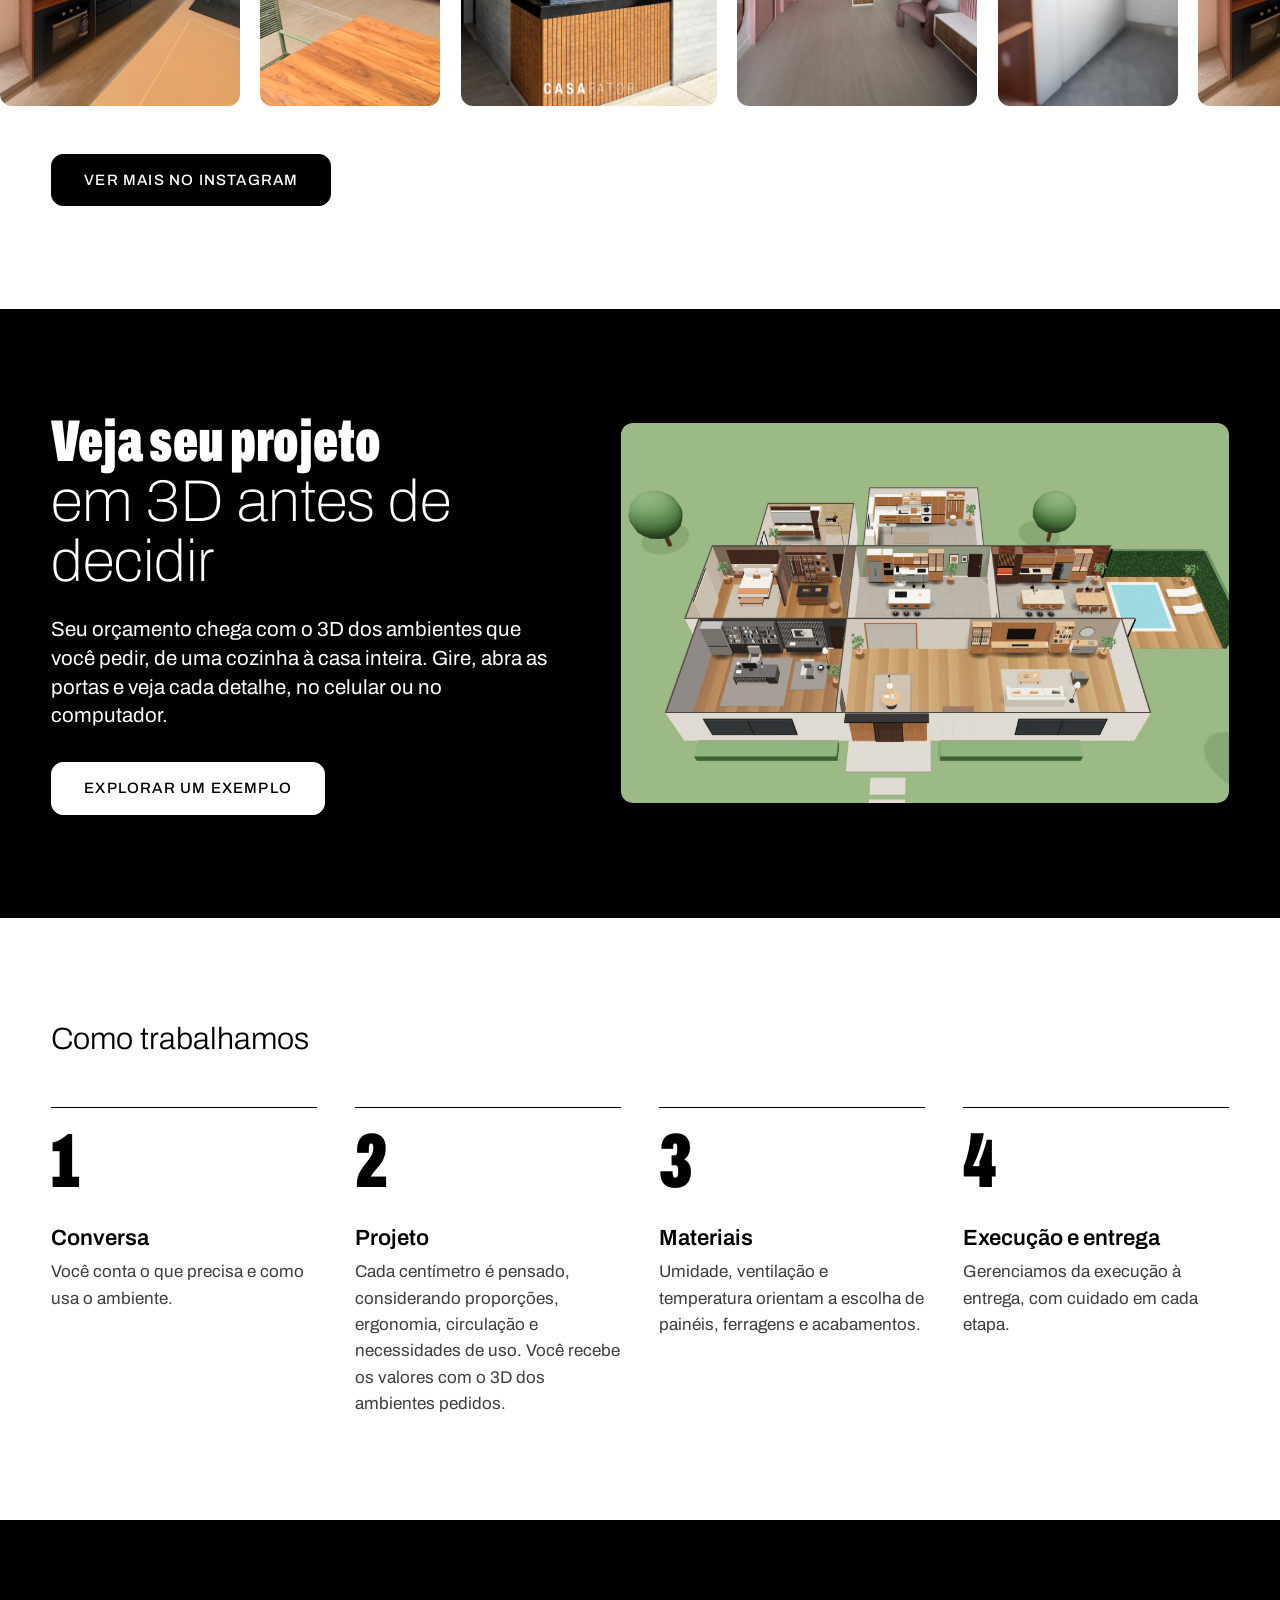
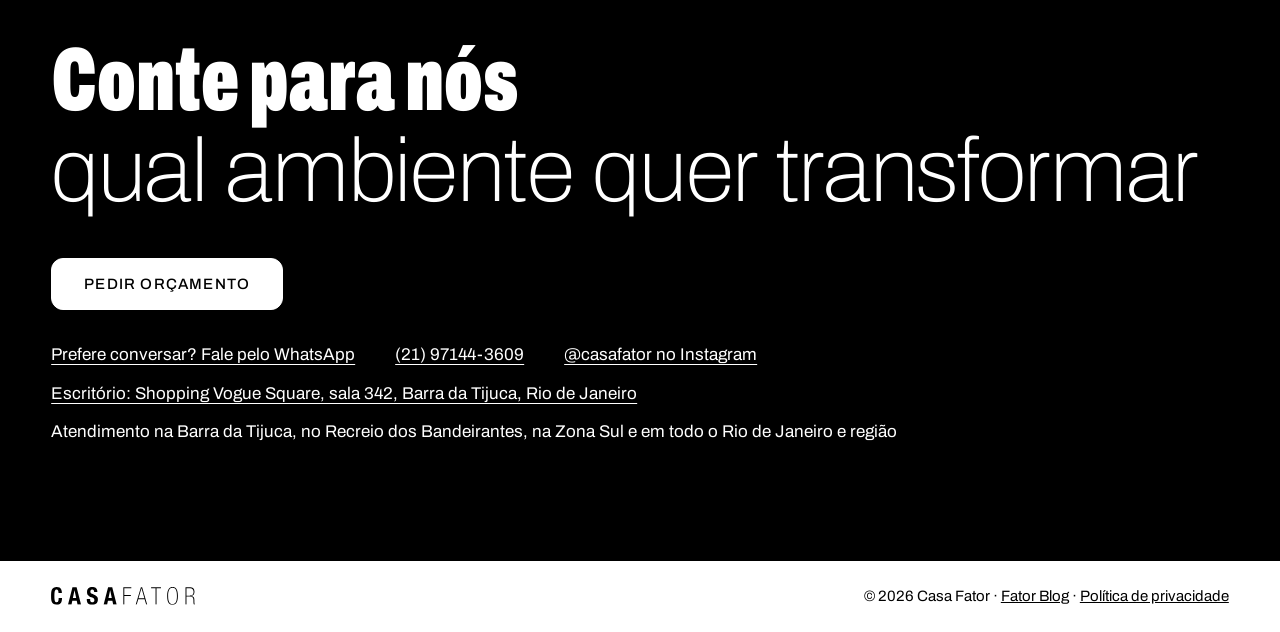
==== commit 4ade1557: "Publica o site da Casa Fator 2026-11-02 00:17" ====
--- a/index.html
+++ b/index.html
@@ -4,7 +4,7 @@
   <meta charset="utf-8">
   <meta name="viewport" content="width=device-width, initial-scale=1">
   <title>Móveis planejados de alto padrão no Rio de Janeiro | Casa Fator</title>
-  <meta name="description" content="Casa Fator: marcenaria premium de móveis planejados de alto padrão para qualquer ambiente, como cozinha, closet, sala, quarto, área gourmet e escritório, na Barra da Tijuca, no Recreio dos Bandeirantes, na Zona Sul e em todo o Rio de Janeiro. Peça seu orçamento.">
+  <meta name="description" content="Marcenaria premium de móveis planejados de alto padrão para qualquer ambiente, na Barra da Tijuca, no Recreio, na Zona Sul e em todo o Rio de Janeiro. Peça seu orçamento.">
   <meta property="og:title" content="Móveis planejados de alto padrão no Rio de Janeiro | Casa Fator">
   <meta property="og:description" content="Marcenaria premium para qualquer ambiente, como cozinha, closet, sala, quarto, área gourmet e escritório.">
   <meta property="og:type" content="website">
@@ -20,7 +20,7 @@
   <link rel="preconnect" href="https://fonts.googleapis.com">
   <link rel="preconnect" href="https://fonts.gstatic.com" crossorigin>
   <link href="https://fonts.googleapis.com/css2?family=Archivo:wdth,wght@62..125,100..900&display=swap" rel="stylesheet">
-  <link rel="stylesheet" href="css/estilo.css">
+  <link rel="stylesheet" href="css/estilo.css?v=20261102b">
   <script type="application/ld+json">
   {
     "@context": "https://schema.org",
@@ -202,11 +202,11 @@
           <span class="pesado">Veja seu projeto</span>
           <span class="leve">em 3D antes de decidir</span>
         </h2>
-        <p>Seu orçamento chega com o seu projeto em 3D. Gire, abra as portas e veja cada detalhe, no celular ou no computador.</p>
+        <p>Seu orçamento chega com o 3D dos ambientes que você pedir, de uma cozinha à casa inteira. Gire, abra as portas e veja cada detalhe, no celular ou no computador.</p>
         <a class="botao botao-branco" href="modelo-3d.html">Explorar um exemplo</a>
       </div>
       <figure class="seu-3d-foto">
-        <img src="img/modelo-3d-aberto.jpg" width="2000" height="1250" alt="Exemplo em 3D de uma cozinha planejada, com portas de armários abertas" loading="lazy" decoding="sync">
+        <img src="img/modelo-3d-aberto.jpg" width="2000" height="1250" alt="Maquete em 3D de uma casa planejada, com os ambientes e os móveis vistos de cima" loading="lazy" decoding="sync">
       </figure>
     </section>
 
@@ -219,7 +219,7 @@
         </li>
         <li>
           <h3>Projeto</h3>
-          <p>Cada centímetro é pensado, considerando proporções, ergonomia, circulação e necessidades de uso. Você recebe os valores com o projeto em 3D.</p>
+          <p>Cada centímetro é pensado, considerando proporções, ergonomia, circulação e necessidades de uso. Você recebe os valores com o 3D dos ambientes pedidos.</p>
         </li>
         <li>
           <h3>Materiais</h3>
@@ -253,6 +253,6 @@
     <p>© 2026 Casa Fator · <a href="blog/index.html">Fator Blog</a> · <a href="privacidade.html">Política de privacidade</a></p>
   </footer>
 
-  <script src="js/site.js"></script>
+  <script src="js/site.js?v=20261102b"></script>
 </body>
 </html>
--- a/css/estilo.css
+++ b/css/estilo.css
@@ -122,6 +122,8 @@
   width: 100%;
   height: 100%;
   object-fit: cover;
+  /* Paralaxe: `translate` não briga com o `transform` da animação de entrada */
+  translate: 0 var(--paralaxe, 0);
   animation: assentar 1.8s cubic-bezier(.2, .7, .2, 1) both;
 }
 
